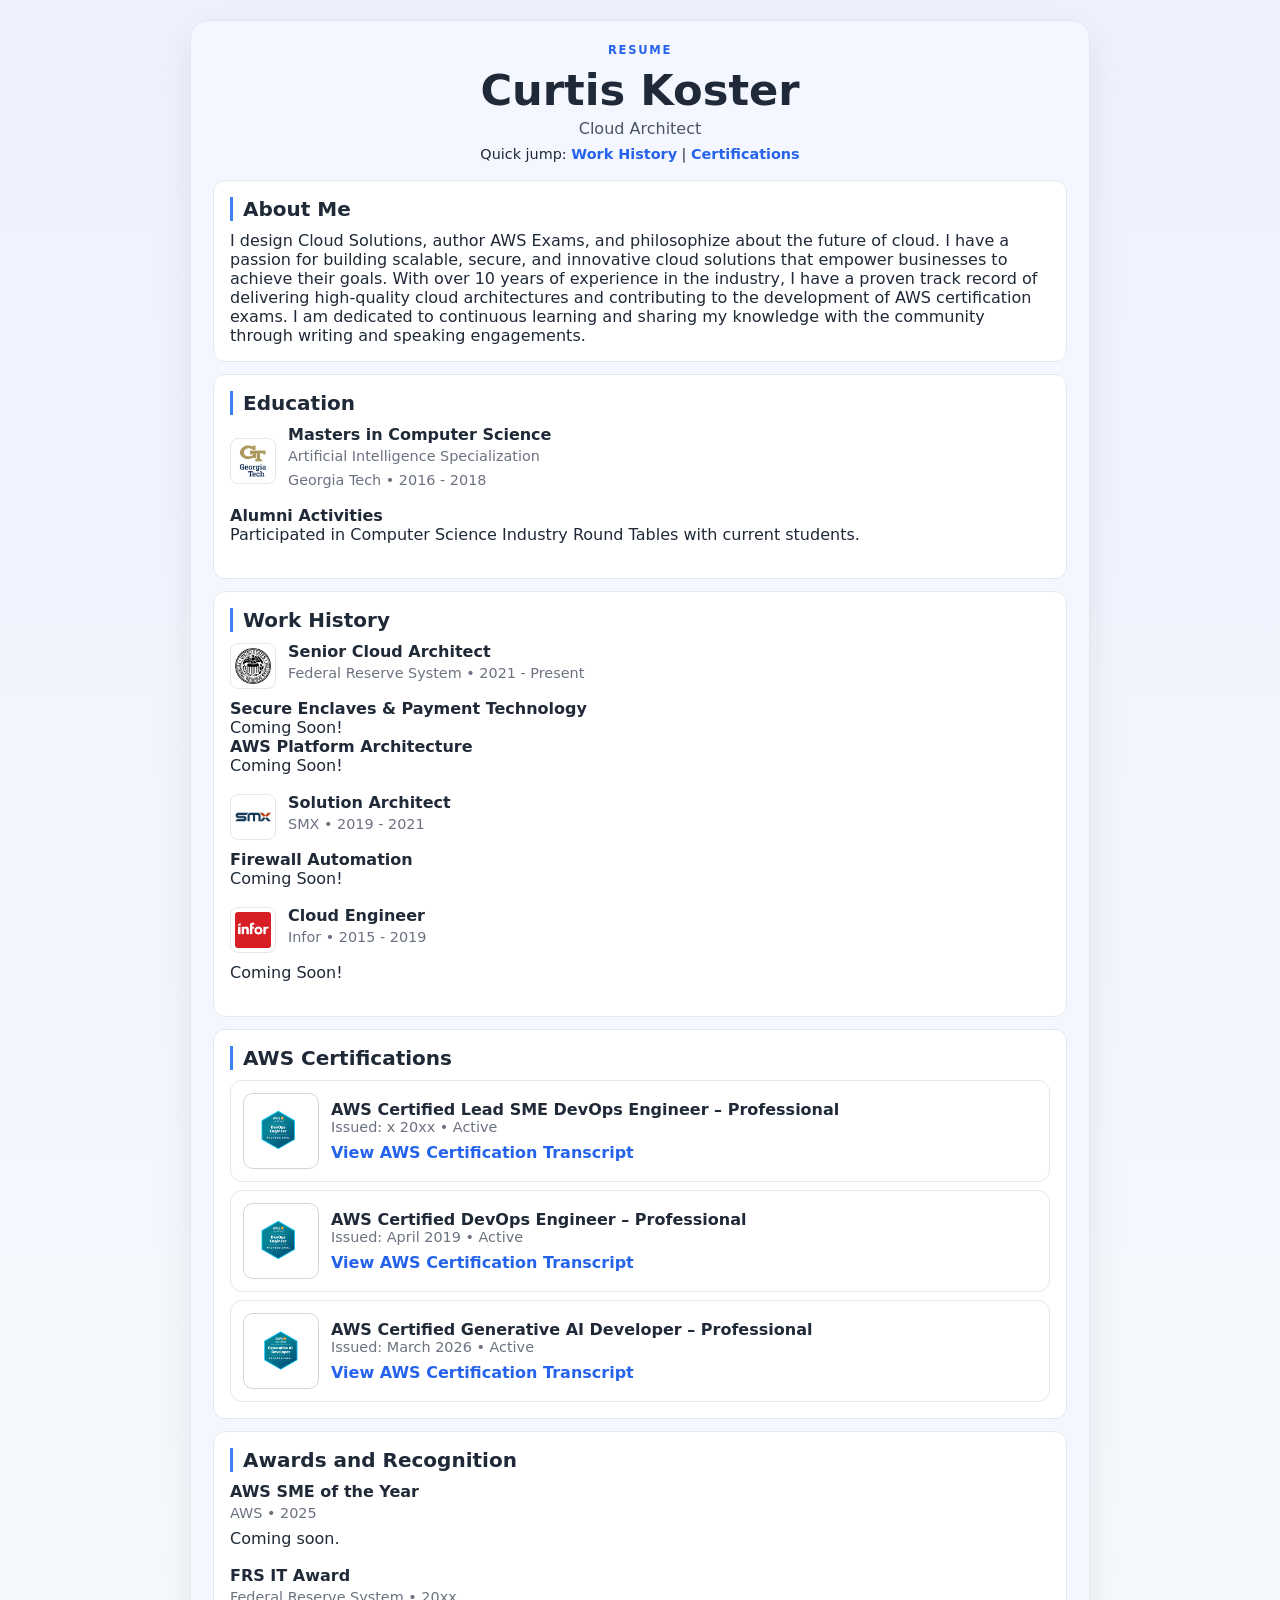
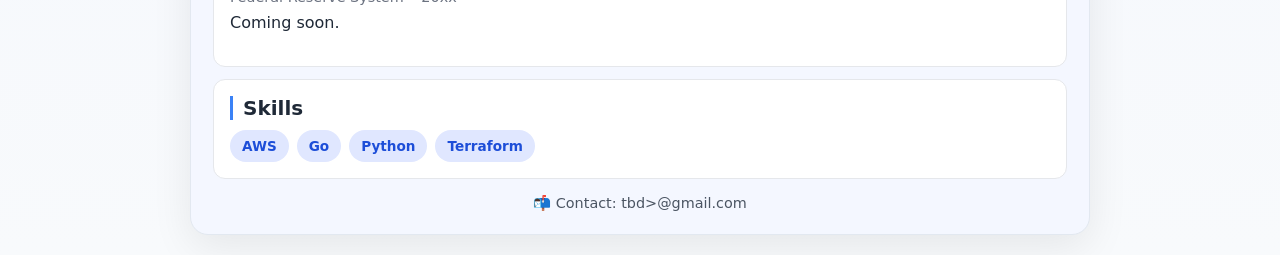
==== index.html @ aab7ae28 "Added padding between work history sections" ====
<!doctype html>
<html lang="en">
  <head>
    <meta charset="UTF-8" />
    <meta name="viewport" content="width=device-width, initial-scale=1.0" />
    <title>Resume | Curtis Koster</title>
    <link rel="stylesheet" href="styles.css" />
  </head>
  <body>
    <div class="page">
      <header class="hero">
        <p class="eyebrow">Resume</p>
        <h1>Curtis Koster</h1>
        <p class="subtitle">Cloud Architect</p>
        <p class="mini-nav">Quick jump: <a href="#work-history">Work History</a> | <a href="#certifications">Certifications</a></p>
      </header>

      <section class="card">
        <div class="section-heading">
          <h2>About Me</h2>
        </div>
        <p>
          I design Cloud Solutions, author AWS Exams, and philosophize about the future of cloud. I have a passion for building scalable, secure, and innovative cloud solutions that empower businesses to achieve their goals. With over 10 years of experience in the industry, I have a proven track record of delivering high-quality cloud architectures and contributing to the development of AWS certification exams. I am dedicated to continuous learning and sharing my knowledge with the community through writing and speaking engagements.
        </p>
      </section>

      <section class="card">
        <div class="section-heading"><h2>Education</h2></div>
        <div class="item">
          <div class="edu-row">
            <img class="edu-logo" src="images/gtlogo.png" alt="Georgia Tech logo" />
            <div>
              <h3>Masters in Computer Science</h3>
              <p class="meta">Artificial Intelligence Specialization</p>
              <p class="meta">Georgia Tech • 2016 - 2018</p>
            </div>
          </div>
          <div class="meta"> </div>

          <h4>Alumni Activities</h4>
          <p>
            Participated in Computer Science Industry Round Tables with current students.
          </p>
          
        </div>
      </section>
      <section id="work-history" class="card">
        <div class="section-heading"><h2>Work History</h2></div>
        <div class="item">
          <div class="work-row">
            <img class="work-logo" src="images/frblogo.png" alt="Federal Reserve System logo" />
            <div>
              <h3>Senior Cloud Architect</h3>
              <p class="meta">Federal Reserve System • 2021 - Present</p>
            </div>
          </div>
          <h4>Secure Enclaves & Payment Technology</h4>
          <p>
            Coming Soon!
          </p>
          <h4>AWS Platform Architecture</h4>
          <p>
            Coming Soon!
          </p>
        </div>
        <div class="item">
          <div class="work-row">
            <img class="work-logo" src="images/smx.jpeg" alt="SMX logo" />
            <div>
              <h3>Solution Architect</h3>
              <p class="meta">SMX • 2019 - 2021</p>
            </div>
          </div>
          <h4>Firewall Automation</h4>
          <p>
            Coming Soon!
          </p>
        </div>
        <div class="item">
          <div class="work-row">
            <img class="work-logo" src="images/infor.png" alt="Infor Logo" />
            <div>
              <h3>Cloud Engineer</h3>
              <p class="meta">Infor • 2015 - 2019</p>
            </div>
          </div>
          <p>
            Coming Soon!
          </p>
        </div>
      </section>

      <section id="certifications" class="card">
        <div class="section-heading"><h2>AWS Certifications</h2></div>
          <article class="cert-card">
          <div class="cert-card-content">
            <img class="cert-badge" src="images/dopbadge.png" alt="AWS Certified DevOps Engineer Professional badge" />
            <div>
              <h3>AWS Certified Lead SME DevOps Engineer – Professional</h3>
              <p class="meta">Issued: x 20xx • Active</p>
              <p><a class="cert-link" href="https://www.your-aws-certificates-url.com/transcript" target="_blank" rel="noopener noreferrer">View AWS Certification Transcript</a></p>
            </div>
          </div>
        </article>
        <article class="cert-card">
          <div class="cert-card-content">
            <img class="cert-badge" src="images/dopbadge.png" alt="AWS Certified DevOps Engineer Professional badge" />
            <div>
              <h3>AWS Certified DevOps Engineer – Professional</h3>
              <p class="meta">Issued: April 2019 • Active</p>
              <p><a class="cert-link" href="https://www.your-aws-certificates-url.com/transcript" target="_blank" rel="noopener noreferrer">View AWS Certification Transcript</a></p>
            </div>
          </div>
        </article>
         <article class="cert-card">
          <div class="cert-card-content">
            <img class="cert-badge" src="images/genaibadge.png" alt="AWS Certified Generative AI Developer Professional badge" />
            <div>
              <h3>AWS Certified Generative AI Developer – Professional</h3>
              <p class="meta">Issued: March 2026 • Active</p>
              <p><a class="cert-link" href="https://www.your-aws-certificates-url.com/transcript" target="_blank" rel="noopener noreferrer">View AWS Certification Transcript</a></p>
            </div>
          </div>
        </article>
      </section>

      <section class="card">
        <div class="section-heading"><h2>Awards and Recognition</h2></div>
        <div class="item">
          <h3>AWS SME of the Year</h3>
          <p class="meta">AWS • 2025</p>
          <p>Coming soon.</p>
        </div>
        <div class="item">
          <h3>FRS IT Award</h3>
          <p class="meta">Federal Reserve System • 20xx</p>
          <p>Coming soon.</p>
        </div>
      </section>

      <section class="card">
        <div class="section-heading"><h2>Skills</h2></div>
        <div class="skills-grid">
          <div class="skill-pill">AWS</div>
          <div class="skill-pill">Go</div>
          <div class="skill-pill">Python</div>
          <div class="skill-pill">Terraform</div>
        </div>
      </section>

      <footer class="footer">📬 Contact: tbd>@gmail.com</footer>
    </div>
  </body>
</html>
---- styles.css ----
* { box-sizing: border-box; margin: 0; padding: 0; }
:root { --bg: #f4f7ff; --card: #ffffff; --text: #1f2937; --muted: #4b5563; --accent: #3b82f6; --border: #e5e7eb; }
body { font-family: Inter, system-ui, -apple-system, Segoe UI, Roboto, Arial, sans-serif; background: linear-gradient(180deg, #eef2ff 0%, #f8fafc 100%); color: var(--text); min-height: 100vh; display: flex; align-items: center; justify-content: center; padding: 20px; }
.page { width: min(900px, 100%); background: var(--bg); border-radius: 18px; box-shadow: 0 12px 40px rgba(0,0,0,0.08); border: 1px solid #e2e8f0; padding: 22px; }
.hero { text-align: center; margin-bottom: 18px; }
.eyebrow { text-transform: uppercase; letter-spacing: 0.15em; font-weight: 600; color: #2563eb; font-size: 0.72rem; margin-bottom: 8px; }
.hero h1 { font-size: clamp(1.8rem, 5vw, 2.7rem); margin-bottom: 4px; }
.subtitle { color: var(--muted); margin-bottom: 2px; }
.mini-nav { margin-top: 8px; font-size: 0.9rem; color: #1f2937; }
.mini-nav a { color: #2563eb; text-decoration: none; font-weight: 600; }
.mini-nav a:hover { text-decoration: underline; }
.card { background: var(--card); border: 1px solid var(--border); border-radius: 12px; padding: 16px; margin-top: 12px; }
.section-heading { border-left: 3px solid var(--accent); padding-left: 10px; margin-bottom: 10px; }
.section-heading h2 { font-size: 1.25rem; margin: 0; }
.edu-row, .work-row { display: flex; align-items: center; gap: 12px; margin-bottom: 10px; }
.edu-logo, .work-logo { width: 46px; height: auto; border-radius: 8px; background: #fff; border: 1px solid #e5e7eb; padding: 4px; }
.item h3 { margin-bottom: 4px; font-size: 1rem; }
.item { margin-bottom: 18px; }
.meta { color: #6b7280; font-size: 0.9rem; margin-bottom: 8px; }
.skills-grid { display: flex; flex-wrap: wrap; gap: 8px; margin-top: 4px; }
.skill-pill { background: #e0e7ff; color: #1d4ed8; border-radius: 999px; padding: 8px 12px; font-weight: 600; font-size: 0.85rem; }
.cert-card { border: 1px solid #e5e7eb; border-radius: 12px; background: #fff; padding: 12px; display: flex; align-items: center; justify-content: space-between; gap: 14px; margin-top: 8px; }
.cert-card-content { display: flex; align-items: center; gap: 12px; }
.cert-icon { width: 36px; height: 36px; display: inline-flex; align-items: center; justify-content: center; border-radius: 50%; background: #eef2ff; font-size: 1.1rem; }
.cert-card h3 { margin: 0; font-size: 1rem; }
.cert-link { color: #2563eb; font-weight: 600; text-decoration: none; }
.cert-link:hover { text-decoration: underline; }
.cert-badge { width: 76px; height: auto; border-radius: 10px; border: 1px solid #d1d5db; background: #fff; padding: 4px; }
.footer { margin-top: 16px; text-align: center; color: #4b5563; font-size: 0.9rem; }
@media (max-width: 700px) { .page { padding: 14px; } .card { padding: 14px; } .cert-card { flex-direction: column; align-items: stretch; } .cert-card-content { width: 100%; } .cert-badge { margin-top: 8px; align-self: center; } }
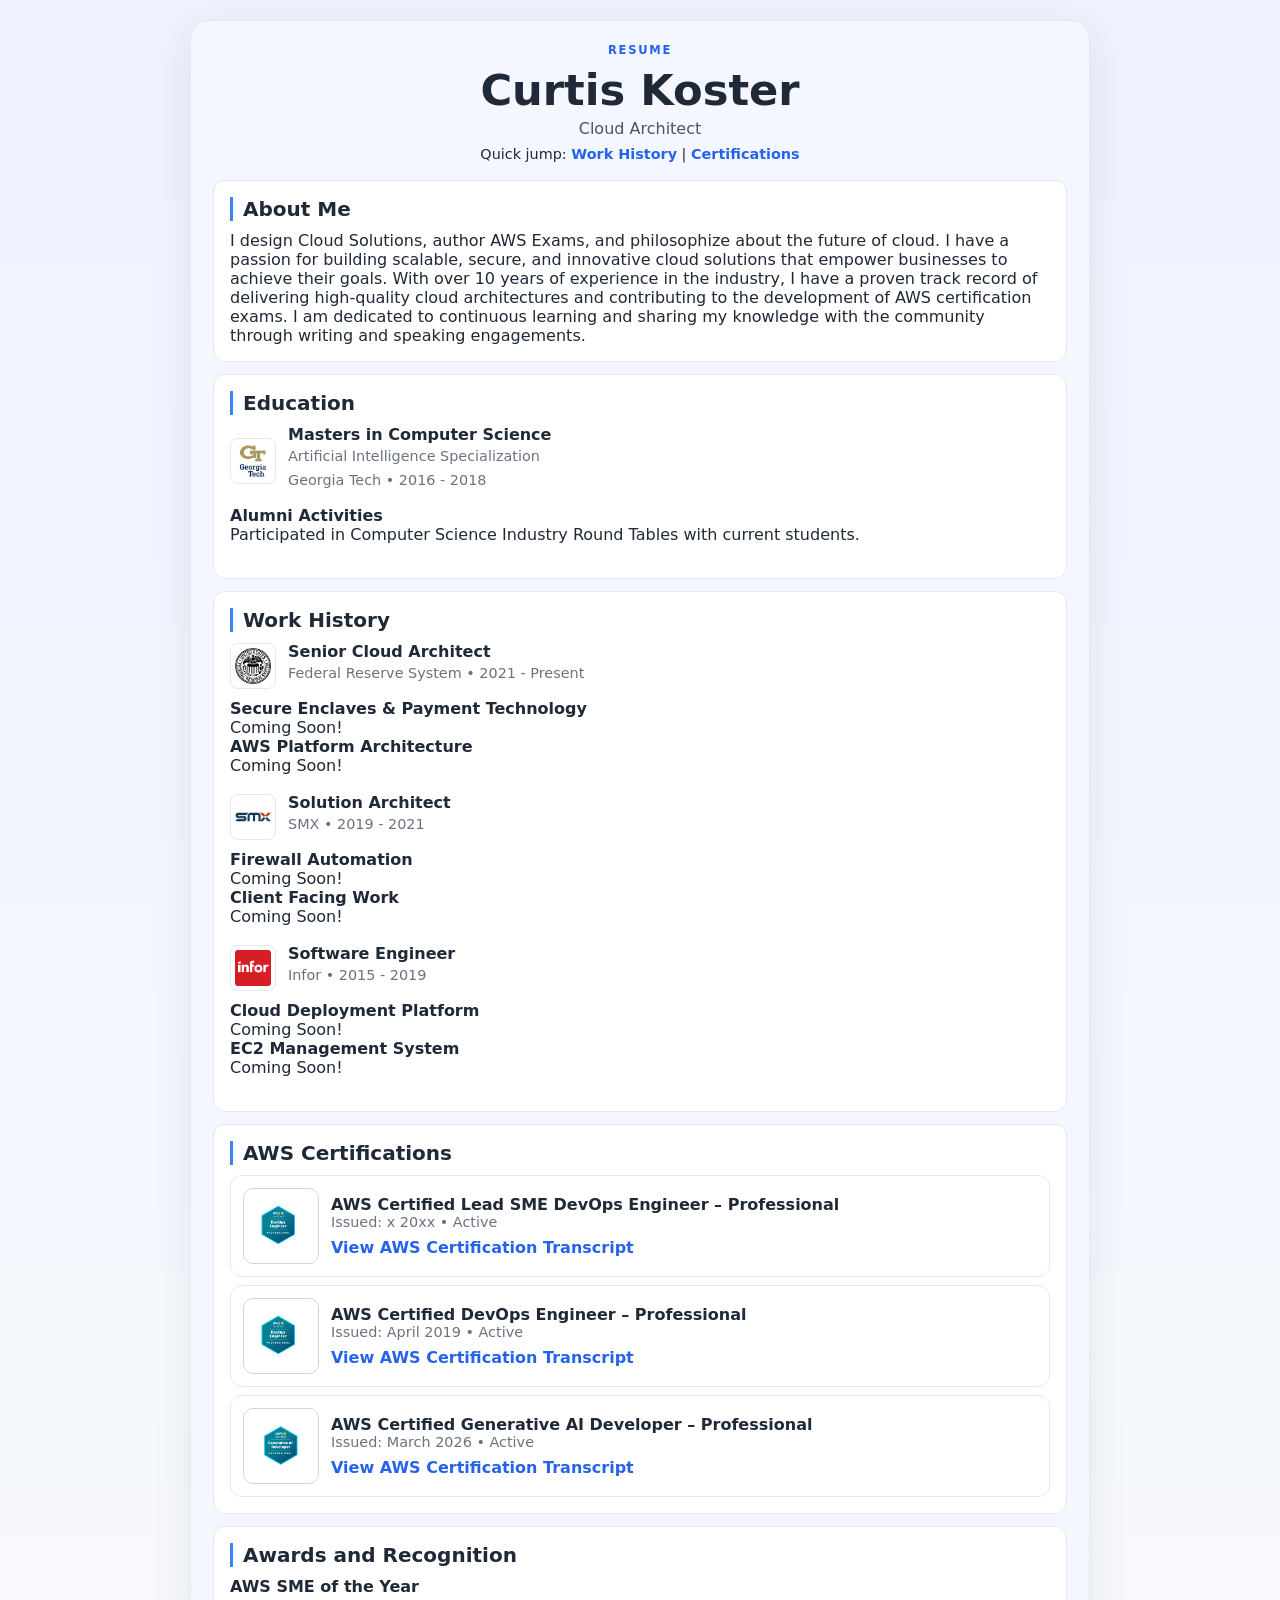
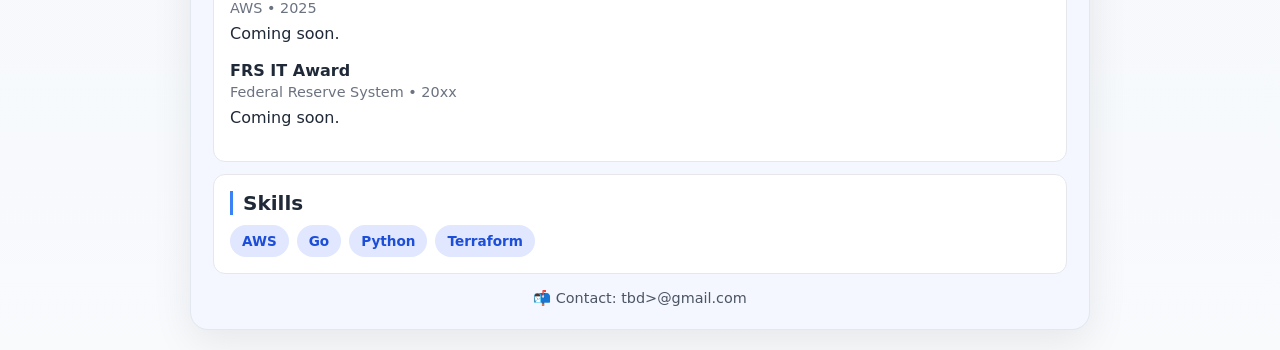
==== commit b0dafe72: "End of working day commit" ====
--- a/index.html
+++ b/index.html
@@ -75,15 +75,24 @@
           <p>
             Coming Soon!
           </p>
+          <h4>Client Facing Work</h4>
+          <p>
+            Coming Soon!
+          </p>
         </div>
         <div class="item">
           <div class="work-row">
             <img class="work-logo" src="images/infor.png" alt="Infor Logo" />
             <div>
-              <h3>Cloud Engineer</h3>
+              <h3>Software Engineer</h3>
               <p class="meta">Infor • 2015 - 2019</p>
             </div>
           </div>
+          <h4>Cloud Deployment Platform</h4>
+          <p>
+            Coming Soon!
+          </p>
+          <h4>EC2 Management System</h4>
           <p>
             Coming Soon!
           </p>
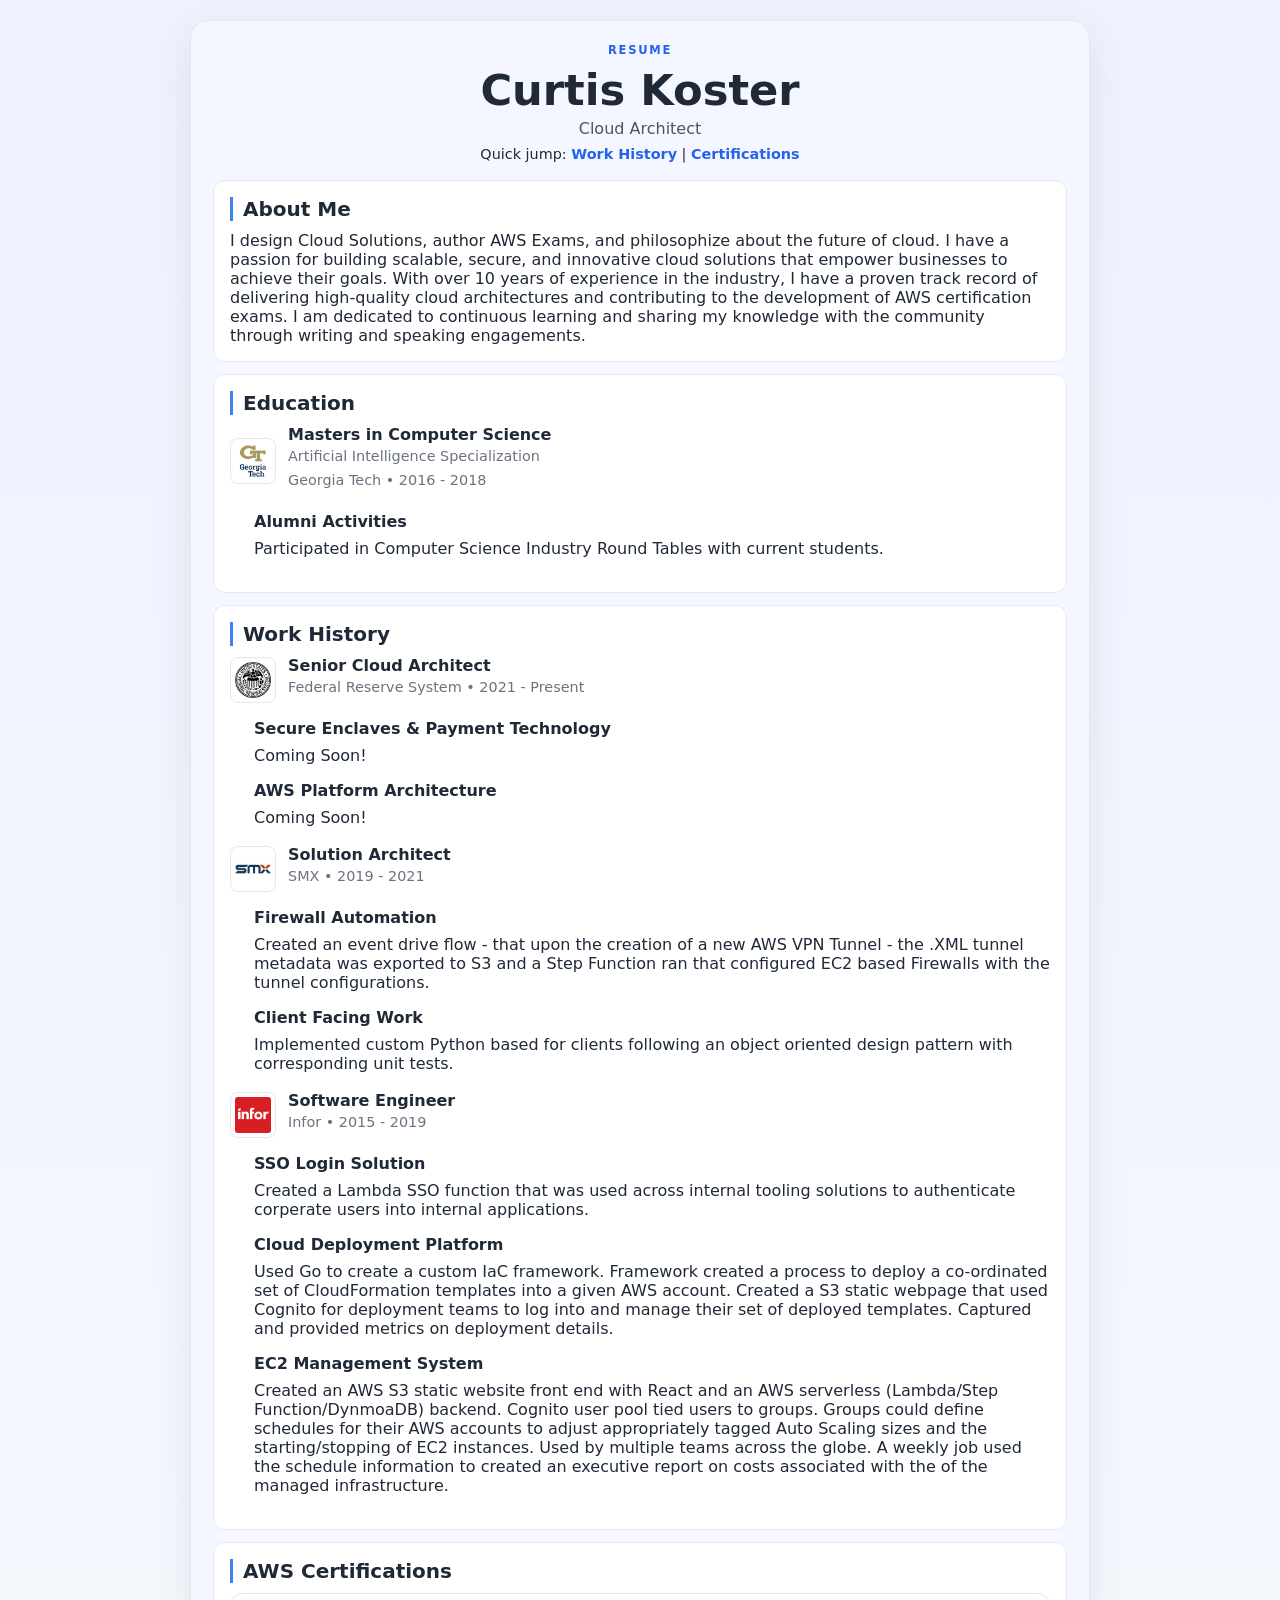
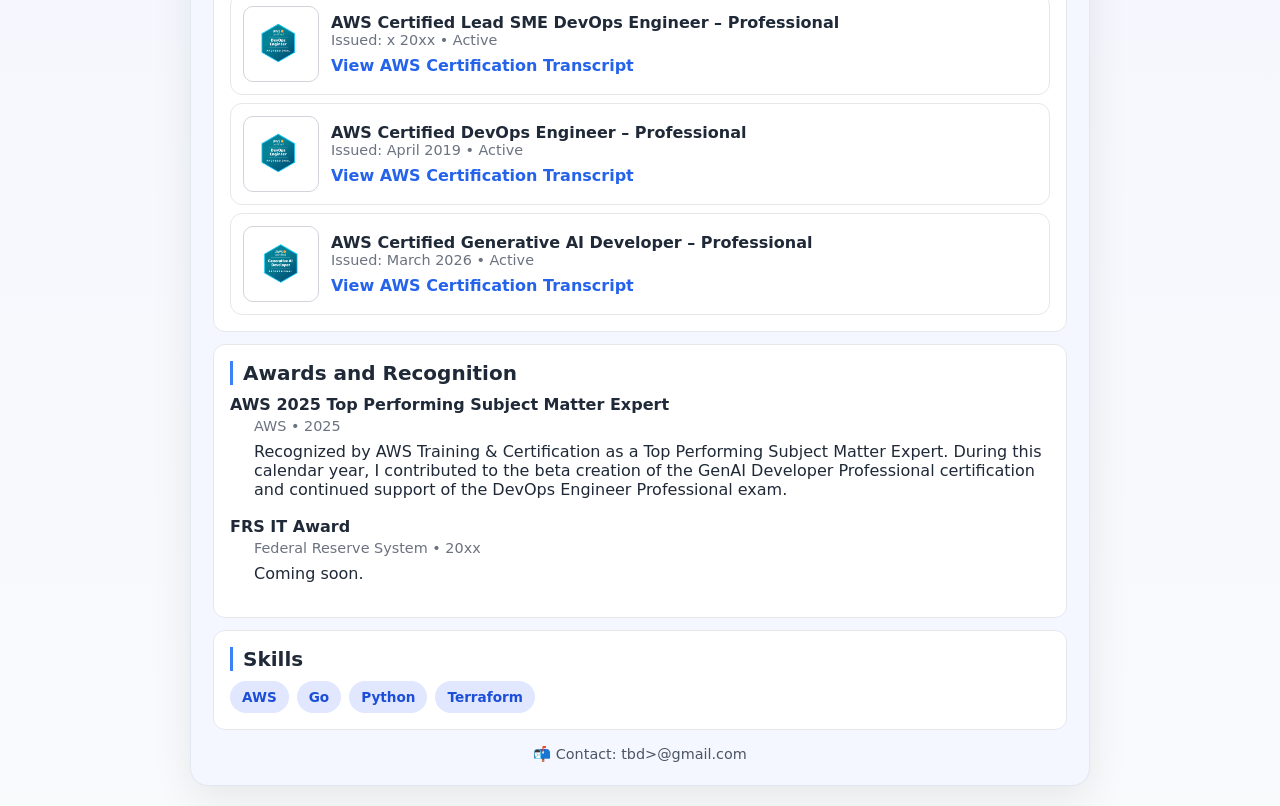
==== commit ec7033ce: "Indented work history items under job to make more readable" ====
--- a/index.html
+++ b/index.html
@@ -73,11 +73,11 @@
           </div>
           <h4>Firewall Automation</h4>
           <p>
-            Coming Soon!
+            Created an event drive flow - that upon the creation of a new AWS VPN Tunnel - the .XML tunnel metadata was exported to S3 and a Step Function ran that configured EC2 based Firewalls with the tunnel configurations. 
           </p>
           <h4>Client Facing Work</h4>
           <p>
-            Coming Soon!
+            Implemented custom Python based for clients following an object oriented design pattern with corresponding unit tests. 
           </p>
         </div>
         <div class="item">
@@ -88,13 +88,17 @@
               <p class="meta">Infor • 2015 - 2019</p>
             </div>
           </div>
+          <h4>SSO Login Solution</h4>
+          <p>
+            Created a Lambda SSO function that was used across internal tooling solutions to authenticate corperate users into internal applications.
+          </p>
           <h4>Cloud Deployment Platform</h4>
           <p>
-            Coming Soon!
+            Used Go to create a custom IaC framework. Framework created a process to deploy a co-ordinated set of CloudFormation templates into a given AWS account. Created a S3 static webpage that used Cognito for deployment teams to log into and manage their set of deployed templates. Captured and provided metrics on deployment details.
           </p>
           <h4>EC2 Management System</h4>
           <p>
-            Coming Soon!
+            Created an AWS S3 static website front end with React and an AWS serverless (Lambda/Step Function/DynmoaDB) backend. Cognito user pool tied users to groups. Groups could define schedules for their AWS accounts to adjust appropriately tagged Auto Scaling sizes and the starting/stopping of EC2 instances. Used by multiple teams across the globe. A weekly job used the schedule information to created an executive report on costs associated with the of the managed infrastructure. 
           </p>
         </div>
       </section>
@@ -136,9 +140,9 @@
       <section class="card">
         <div class="section-heading"><h2>Awards and Recognition</h2></div>
         <div class="item">
-          <h3>AWS SME of the Year</h3>
+          <h3>AWS 2025 Top Performing Subject Matter Expert</h3>
           <p class="meta">AWS • 2025</p>
-          <p>Coming soon.</p>
+          <p>Recognized by AWS Training & Certification as a Top Performing Subject Matter Expert. During this calendar year, I contributed to the beta creation of the GenAI Developer Professional certification and continued support of the DevOps Engineer Professional exam.</p>
         </div>
         <div class="item">
           <h3>FRS IT Award</h3>
--- a/styles.css
+++ b/styles.css
@@ -17,6 +17,8 @@
 .item h3 { margin-bottom: 4px; font-size: 1rem; }
 .item { margin-bottom: 18px; }
 .meta { color: #6b7280; font-size: 0.9rem; margin-bottom: 8px; }
+.item h4 { margin-top: 1rem; margin-bottom: 0.5rem; }
+.item > h4, .item > p { padding-left: 1.5rem; }
 .skills-grid { display: flex; flex-wrap: wrap; gap: 8px; margin-top: 4px; }
 .skill-pill { background: #e0e7ff; color: #1d4ed8; border-radius: 999px; padding: 8px 12px; font-weight: 600; font-size: 0.85rem; }
 .cert-card { border: 1px solid #e5e7eb; border-radius: 12px; background: #fff; padding: 12px; display: flex; align-items: center; justify-content: space-between; gap: 14px; margin-top: 8px; }
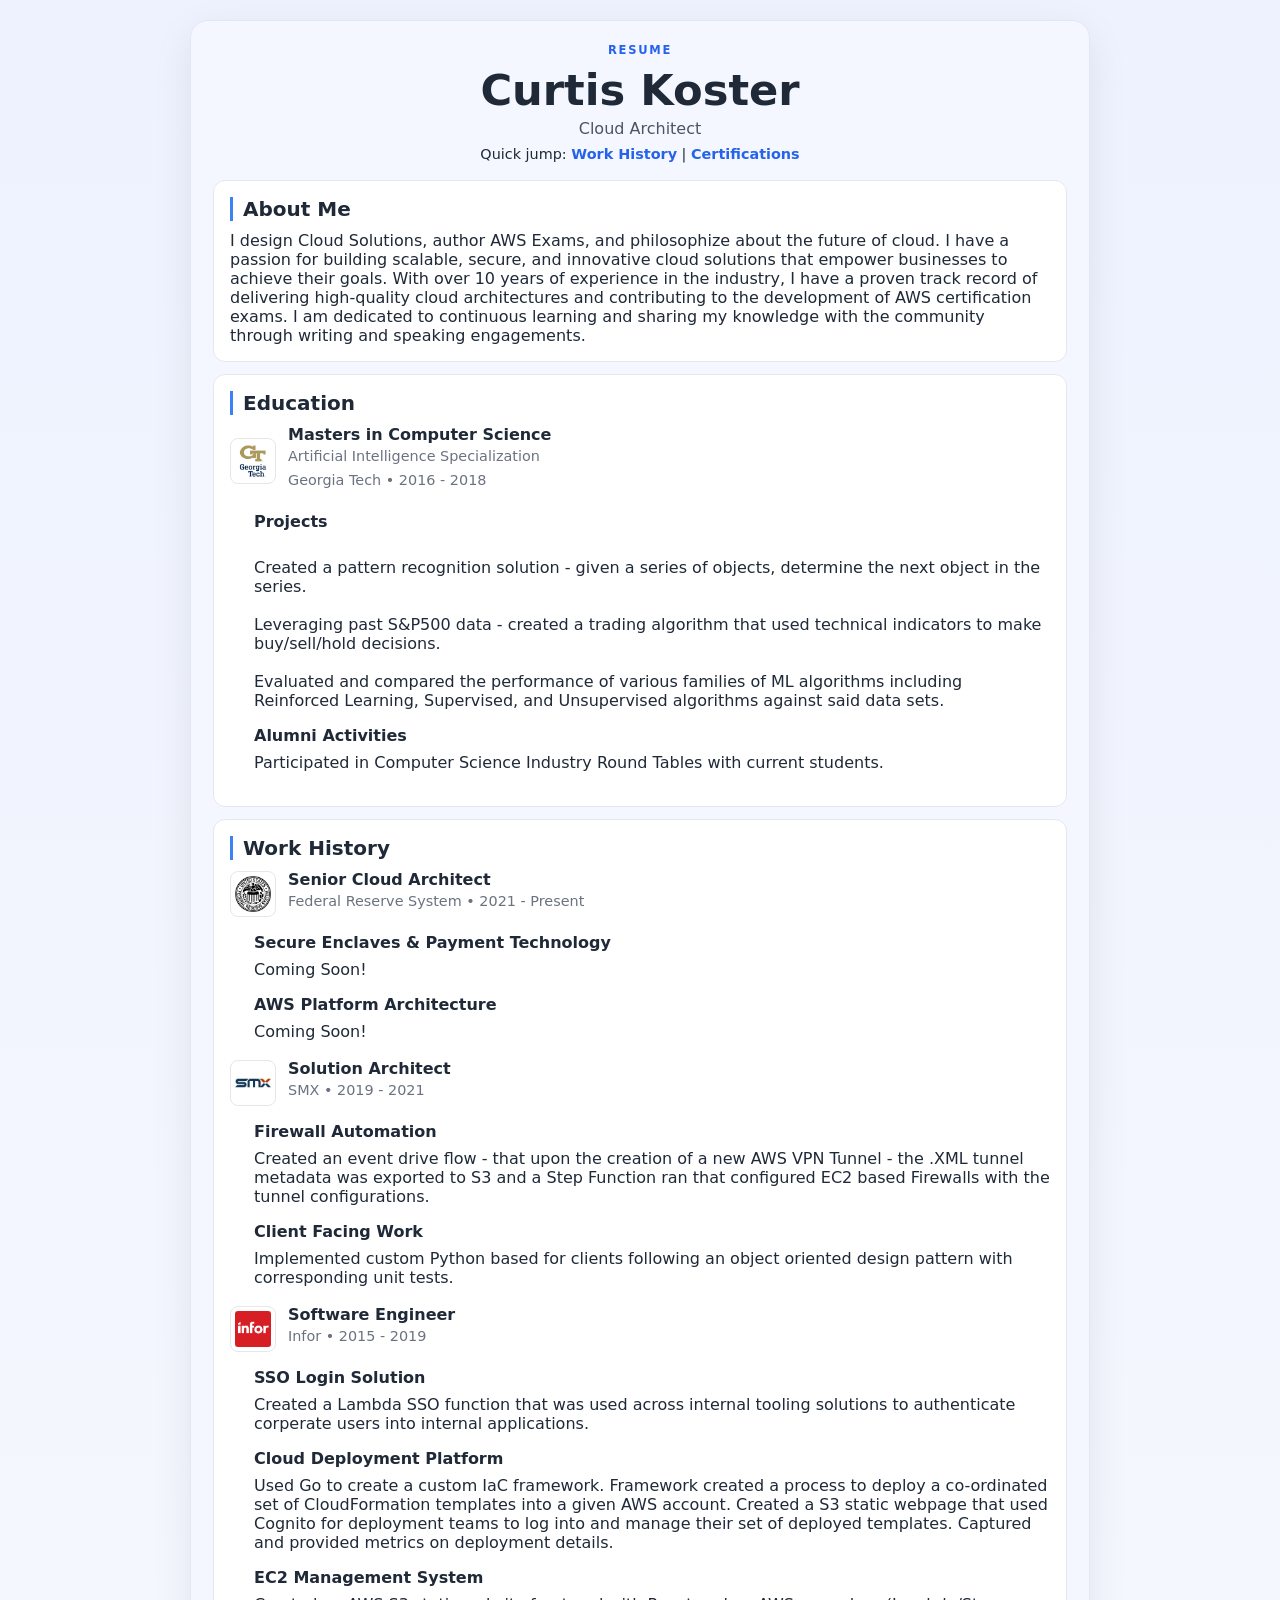
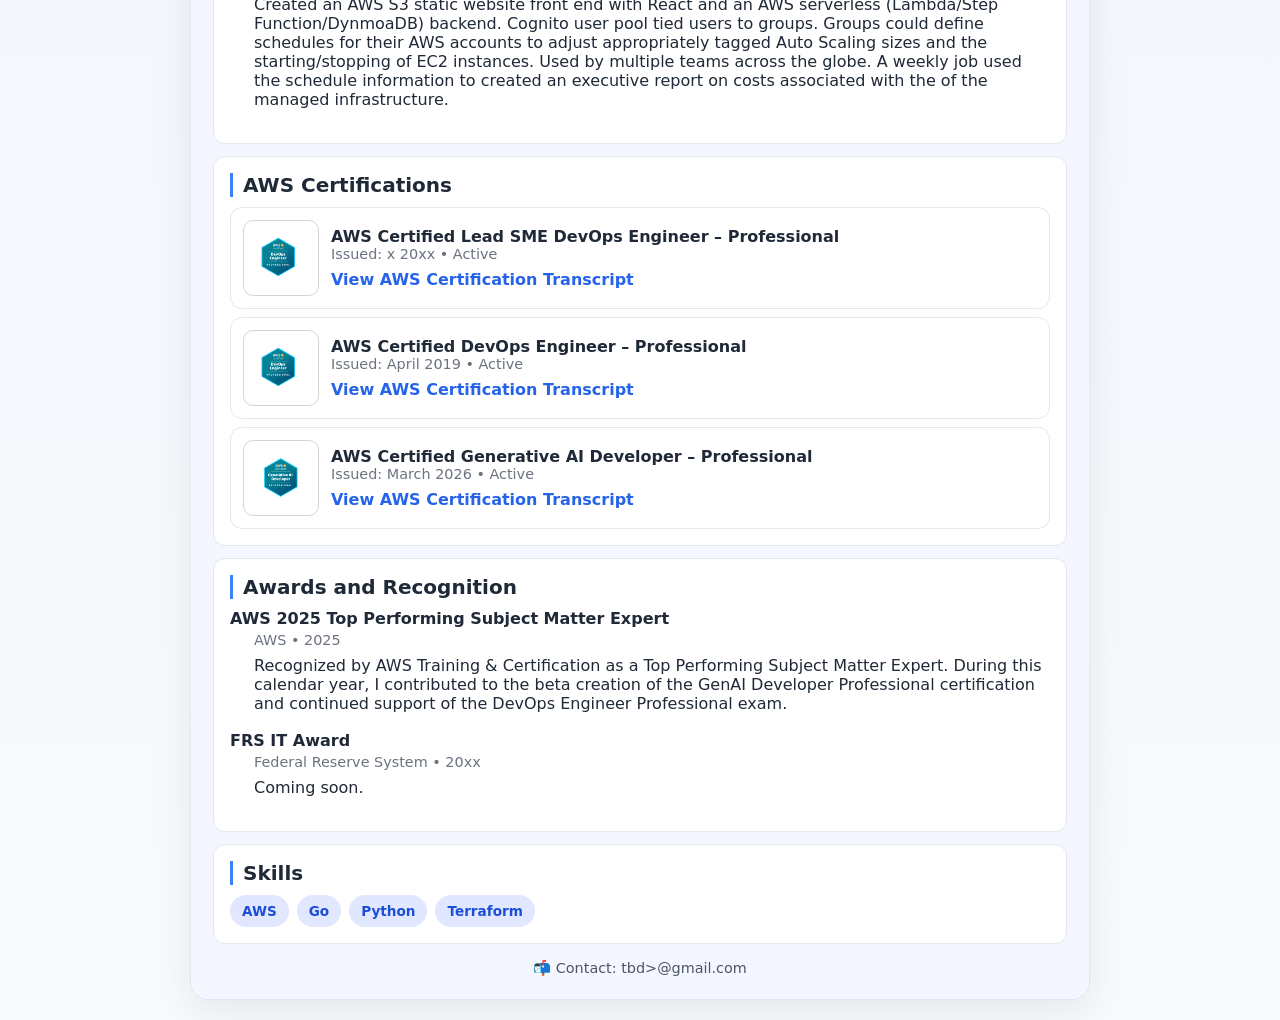
==== commit ce0f4562: "Added projects section GT history" ====
--- a/index.html
+++ b/index.html
@@ -36,7 +36,12 @@
             </div>
           </div>
           <div class="meta"> </div>
-
+          <h4>Projects</h4>
+          <p>
+            <br>Created a pattern recognition solution - given a series of objects, determine the next object in the series.</br>
+            <br>Leveraging past S&P500 data - created a trading algorithm that used technical indicators to make buy/sell/hold decisions.</br>
+            <br>Evaluated and compared the performance of various families of ML algorithms including Reinforced Learning, Supervised, and Unsupervised algorithms against said data sets.
+          </p>
           <h4>Alumni Activities</h4>
           <p>
             Participated in Computer Science Industry Round Tables with current students.
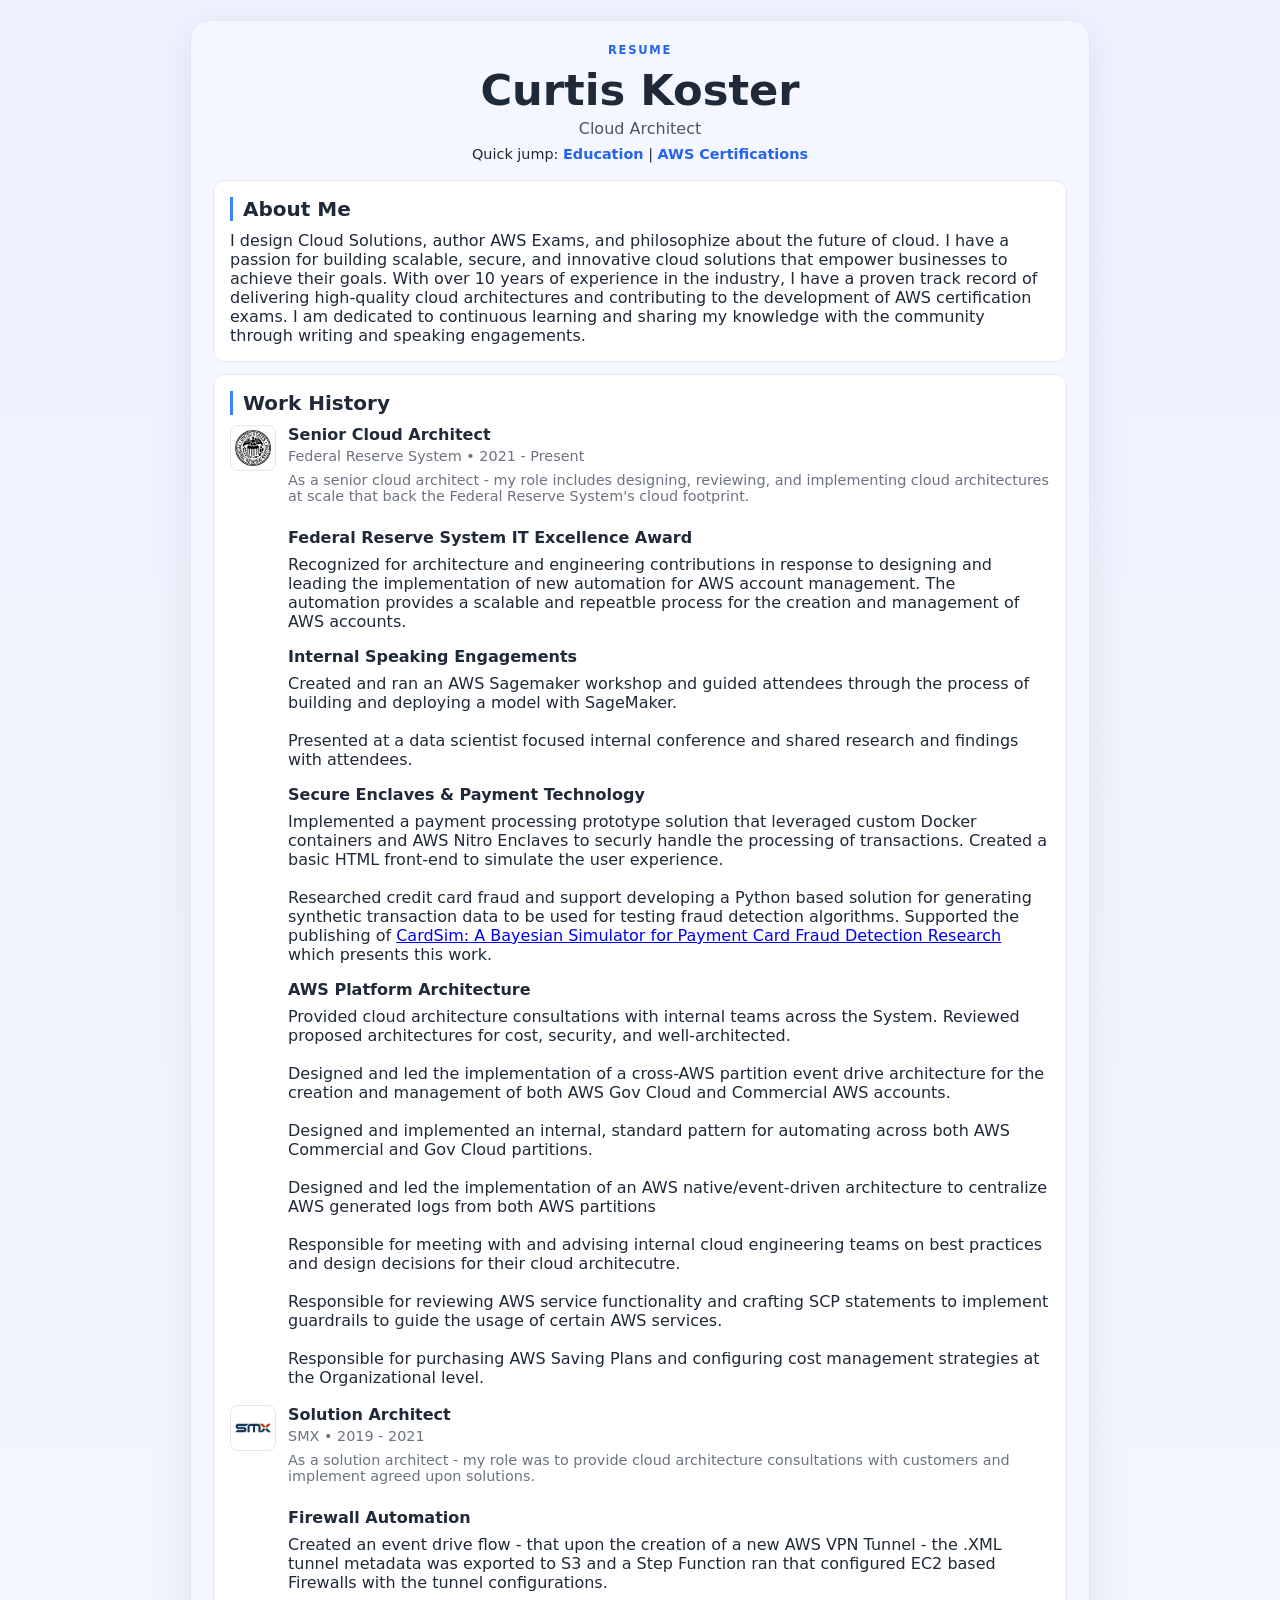
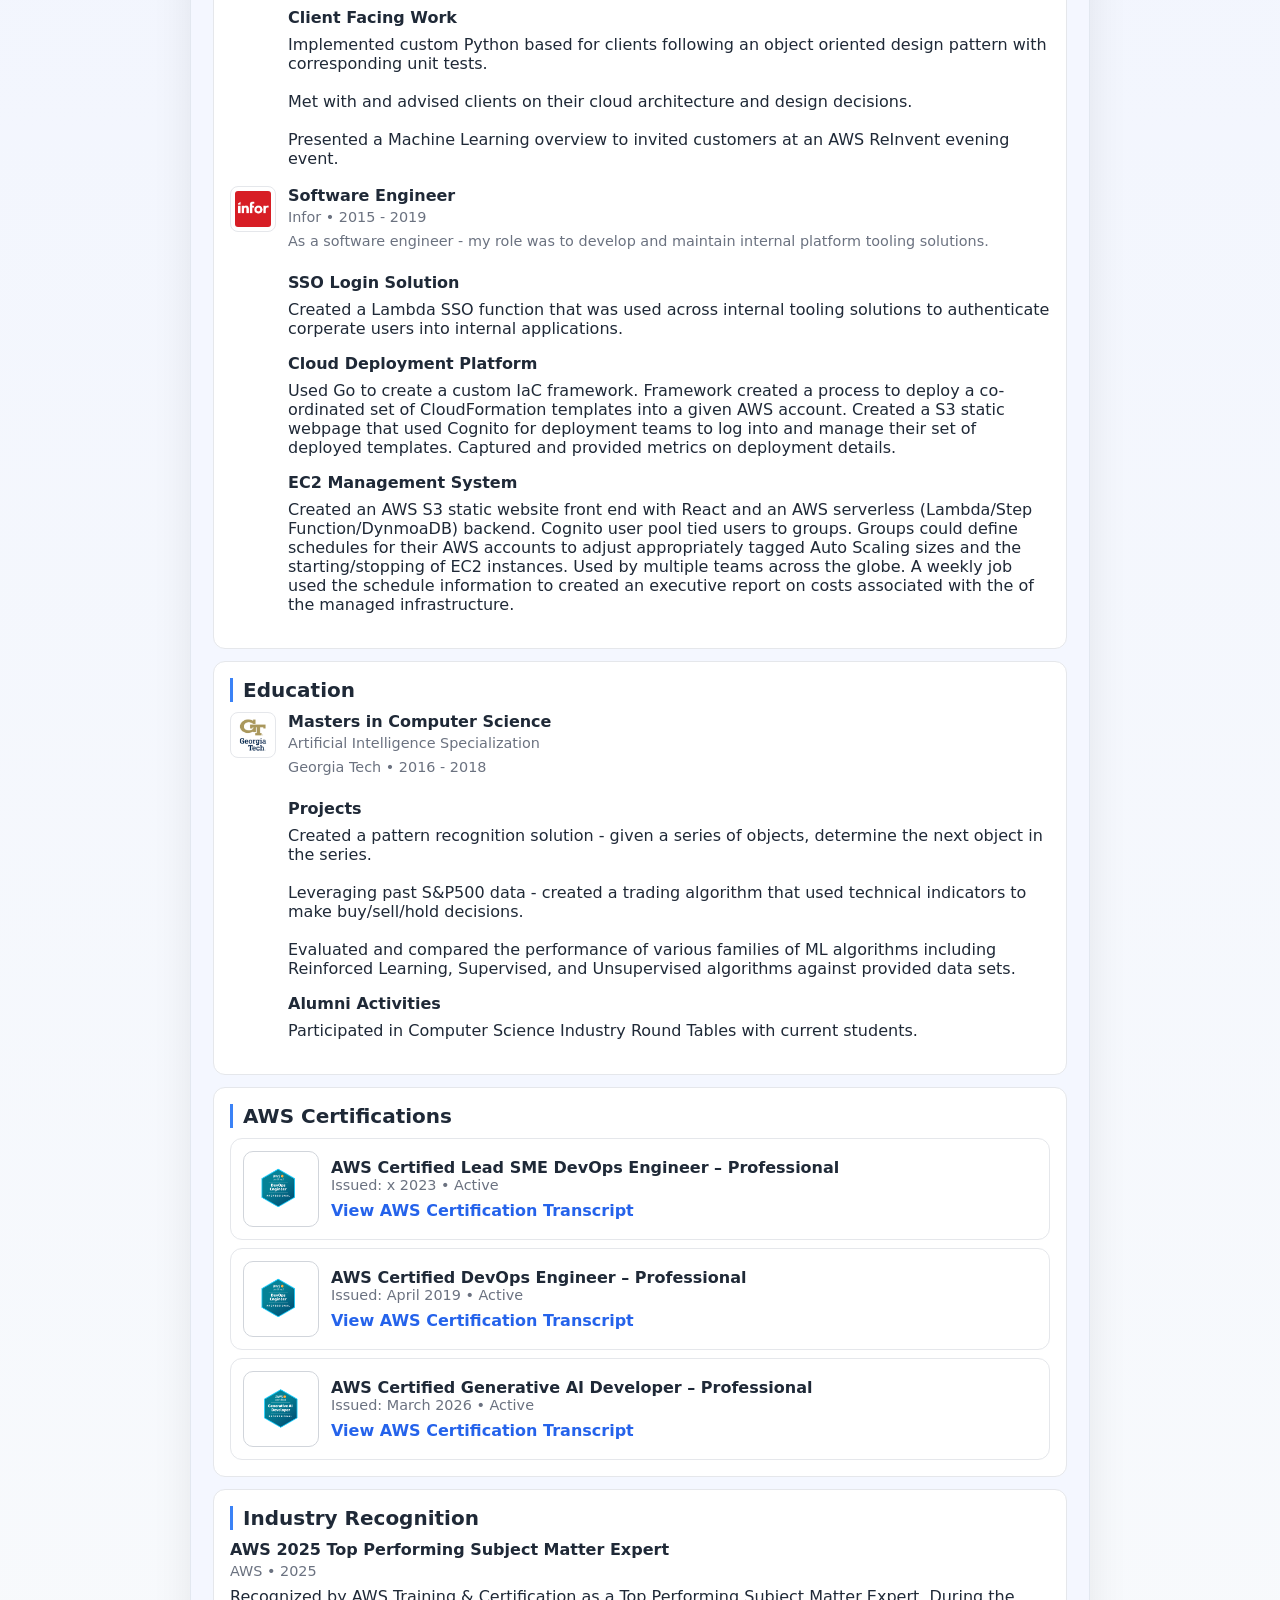
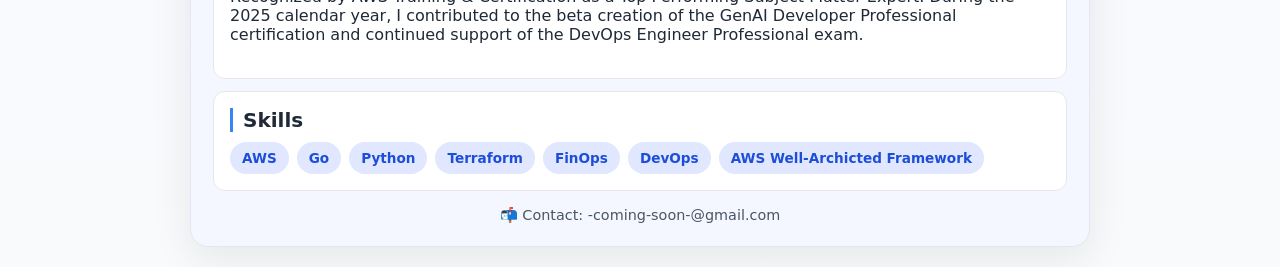
==== commit 5d620203: "Cleaned up notes and styles" ====
--- a/index.html
+++ b/index.html
@@ -12,7 +12,7 @@
         <p class="eyebrow">Resume</p>
         <h1>Curtis Koster</h1>
         <p class="subtitle">Cloud Architect</p>
-        <p class="mini-nav">Quick jump: <a href="#work-history">Work History</a> | <a href="#certifications">Certifications</a></p>
+        <p class="mini-nav">Quick jump: <a href="#education">Education</a> | <a href="#certifications">AWS Certifications</a></p>
       </header>
 
       <section class="card">
@@ -24,31 +24,6 @@
         </p>
       </section>
 
-      <section class="card">
-        <div class="section-heading"><h2>Education</h2></div>
-        <div class="item">
-          <div class="edu-row">
-            <img class="edu-logo" src="images/gtlogo.png" alt="Georgia Tech logo" />
-            <div>
-              <h3>Masters in Computer Science</h3>
-              <p class="meta">Artificial Intelligence Specialization</p>
-              <p class="meta">Georgia Tech • 2016 - 2018</p>
-            </div>
-          </div>
-          <div class="meta"> </div>
-          <h4>Projects</h4>
-          <p>
-            <br>Created a pattern recognition solution - given a series of objects, determine the next object in the series.</br>
-            <br>Leveraging past S&P500 data - created a trading algorithm that used technical indicators to make buy/sell/hold decisions.</br>
-            <br>Evaluated and compared the performance of various families of ML algorithms including Reinforced Learning, Supervised, and Unsupervised algorithms against said data sets.
-          </p>
-          <h4>Alumni Activities</h4>
-          <p>
-            Participated in Computer Science Industry Round Tables with current students.
-          </p>
-          
-        </div>
-      </section>
       <section id="work-history" class="card">
         <div class="section-heading"><h2>Work History</h2></div>
         <div class="item">
@@ -57,15 +32,30 @@
             <div>
               <h3>Senior Cloud Architect</h3>
               <p class="meta">Federal Reserve System • 2021 - Present</p>
+              <p class="meta">As a senior cloud architect - my role includes designing, reviewing, and implementing cloud architectures at scale that back the Federal Reserve System's cloud footprint.</p>
             </div>
           </div>
+          <h4>Federal Reserve System IT Excellence Award</h4>
+          <p>Recognized for architecture and engineering contributions in response to designing and leading the implementation of new automation for AWS account management. The automation provides a scalable and repeatble process for the creation and management of AWS accounts.</p>
+          <h4>Internal Speaking Engagements</h4>
+          <p>
+            Created and ran an AWS Sagemaker workshop and guided attendees through the process of building and deploying a model with SageMaker.<br />
+            <br>Presented at a data scientist focused internal conference and shared research and findings with attendees.</br>
+          </p>
           <h4>Secure Enclaves & Payment Technology</h4>
           <p>
-            Coming Soon!
+            Implemented a payment processing prototype solution that leveraged custom Docker containers and AWS Nitro Enclaves to securly handle the processing of transactions. Created a basic HTML front-end to simulate the user experience.<br />
+            <br>Researched credit card fraud and support developing a Python based solution for generating synthetic transaction data to be used for testing fraud detection algorithms. Supported the publishing of <a href="https://www.federalreserve.gov/econres/feds/cardsim-a-bayesian-simulator-for-payment-card-fraud-detection-research.htm">CardSim: A Bayesian Simulator for Payment Card Fraud Detection Research</a> which presents this work.</br>
           </p>
           <h4>AWS Platform Architecture</h4>
           <p>
-            Coming Soon!
+            Provided cloud architecture consultations with internal teams across the System. Reviewed proposed architectures for cost, security, and well-architected.<br />
+            <br>Designed and led the implementation of a cross-AWS partition event drive architecture for the creation and management of both AWS Gov Cloud and Commercial AWS accounts.</br>
+            <br>Designed and implemented an internal, standard pattern for automating across both AWS Commercial and Gov Cloud partitions.</br>
+            <br>Designed and led the implementation of an AWS native/event-driven architecture to centralize AWS generated logs from both AWS partitions</br>
+            <br>Responsible for meeting with and advising internal cloud engineering teams on best practices and design decisions for their cloud architecutre.</br>
+            <br>Responsible for reviewing AWS service functionality and crafting SCP statements to implement guardrails to guide the usage of certain AWS services.</br>
+            <br>Responsible for purchasing AWS Saving Plans and configuring cost management strategies at the Organizational level.</br>
           </p>
         </div>
         <div class="item">
@@ -74,6 +64,7 @@
             <div>
               <h3>Solution Architect</h3>
               <p class="meta">SMX • 2019 - 2021</p>
+              <p class="meta">As a solution architect - my role was to provide cloud architecture consultations with customers and implement agreed upon solutions.</p>
             </div>
           </div>
           <h4>Firewall Automation</h4>
@@ -82,7 +73,9 @@
           </p>
           <h4>Client Facing Work</h4>
           <p>
-            Implemented custom Python based for clients following an object oriented design pattern with corresponding unit tests. 
+            Implemented custom Python based for clients following an object oriented design pattern with corresponding unit tests.<br />
+            <br>Met with and advised clients on their cloud architecture and design decisions.</br>
+            <br>Presented a Machine Learning overview to invited customers at an AWS ReInvent evening event.</br>
           </p>
         </div>
         <div class="item">
@@ -91,6 +84,7 @@
             <div>
               <h3>Software Engineer</h3>
               <p class="meta">Infor • 2015 - 2019</p>
+              <p class="meta">As a software engineer - my role was to develop and maintain internal platform tooling solutions.</p>
             </div>
           </div>
           <h4>SSO Login Solution</h4>
@@ -107,6 +101,31 @@
           </p>
         </div>
       </section>
+      <section id="education" class="card">
+        <div class="section-heading"><h2>Education</h2></div>
+        <div class="item">
+          <div class="edu-row">
+            <img class="edu-logo" src="images/gtlogo.png" alt="Georgia Tech logo" />
+            <div>
+              <h3>Masters in Computer Science</h3>
+              <p class="meta">Artificial Intelligence Specialization</p>
+              <p class="meta">Georgia Tech • 2016 - 2018</p>
+            </div>
+          </div>
+          <div class="meta"> </div>
+          <h4>Projects</h4>
+          <p>
+            Created a pattern recognition solution - given a series of objects, determine the next object in the series.<br />
+            <br>Leveraging past S&P500 data - created a trading algorithm that used technical indicators to make buy/sell/hold decisions.</br>
+            <br>Evaluated and compared the performance of various families of ML algorithms including Reinforced Learning, Supervised, and Unsupervised algorithms against provided data sets.
+          </p>
+          <h4>Alumni Activities</h4>
+          <p>
+            Participated in Computer Science Industry Round Tables with current students.
+          </p>
+          
+        </div>
+      </section>
 
       <section id="certifications" class="card">
         <div class="section-heading"><h2>AWS Certifications</h2></div>
@@ -115,7 +134,7 @@
             <img class="cert-badge" src="images/dopbadge.png" alt="AWS Certified DevOps Engineer Professional badge" />
             <div>
               <h3>AWS Certified Lead SME DevOps Engineer – Professional</h3>
-              <p class="meta">Issued: x 20xx • Active</p>
+              <p class="meta">Issued: x 2023 • Active</p>
               <p><a class="cert-link" href="https://www.your-aws-certificates-url.com/transcript" target="_blank" rel="noopener noreferrer">View AWS Certification Transcript</a></p>
             </div>
           </div>
@@ -143,16 +162,11 @@
       </section>
 
       <section class="card">
-        <div class="section-heading"><h2>Awards and Recognition</h2></div>
+        <div class="section-heading"><h2>Industry Recognition</h2></div>
         <div class="item">
           <h3>AWS 2025 Top Performing Subject Matter Expert</h3>
           <p class="meta">AWS • 2025</p>
-          <p>Recognized by AWS Training & Certification as a Top Performing Subject Matter Expert. During this calendar year, I contributed to the beta creation of the GenAI Developer Professional certification and continued support of the DevOps Engineer Professional exam.</p>
-        </div>
-        <div class="item">
-          <h3>FRS IT Award</h3>
-          <p class="meta">Federal Reserve System • 20xx</p>
-          <p>Coming soon.</p>
+          <p>Recognized by AWS Training & Certification as a Top Performing Subject Matter Expert. During the 2025 calendar year, I contributed to the beta creation of the GenAI Developer Professional certification and continued support of the DevOps Engineer Professional exam.</p>
         </div>
       </section>
 
@@ -163,10 +177,13 @@
           <div class="skill-pill">Go</div>
           <div class="skill-pill">Python</div>
           <div class="skill-pill">Terraform</div>
+          <div class="skill-pill">FinOps</div>
+          <div class="skill-pill">DevOps</div>
+          <div class="skill-pill">AWS Well-Archicted Framework</div>
         </div>
       </section>
 
-      <footer class="footer">📬 Contact: tbd>@gmail.com</footer>
+      <footer class="footer">📬 Contact: -coming-soon-@gmail.com</footer>
     </div>
   </body>
 </html>
--- a/styles.css
+++ b/styles.css
@@ -12,13 +12,13 @@
 .card { background: var(--card); border: 1px solid var(--border); border-radius: 12px; padding: 16px; margin-top: 12px; }
 .section-heading { border-left: 3px solid var(--accent); padding-left: 10px; margin-bottom: 10px; }
 .section-heading h2 { font-size: 1.25rem; margin: 0; }
-.edu-row, .work-row { display: flex; align-items: center; gap: 12px; margin-bottom: 10px; }
+.edu-row, .work-row { display: flex; align-items: flex-start; gap: 12px; margin-bottom: 10px; }
 .edu-logo, .work-logo { width: 46px; height: auto; border-radius: 8px; background: #fff; border: 1px solid #e5e7eb; padding: 4px; }
 .item h3 { margin-bottom: 4px; font-size: 1rem; }
 .item { margin-bottom: 18px; }
 .meta { color: #6b7280; font-size: 0.9rem; margin-bottom: 8px; }
 .item h4 { margin-top: 1rem; margin-bottom: 0.5rem; }
-.item > h4, .item > p { padding-left: 1.5rem; }
+.item > h4, .item > h4 + p { padding-left: 3.625rem; }
 .skills-grid { display: flex; flex-wrap: wrap; gap: 8px; margin-top: 4px; }
 .skill-pill { background: #e0e7ff; color: #1d4ed8; border-radius: 999px; padding: 8px 12px; font-weight: 600; font-size: 0.85rem; }
 .cert-card { border: 1px solid #e5e7eb; border-radius: 12px; background: #fff; padding: 12px; display: flex; align-items: center; justify-content: space-between; gap: 14px; margin-top: 8px; }
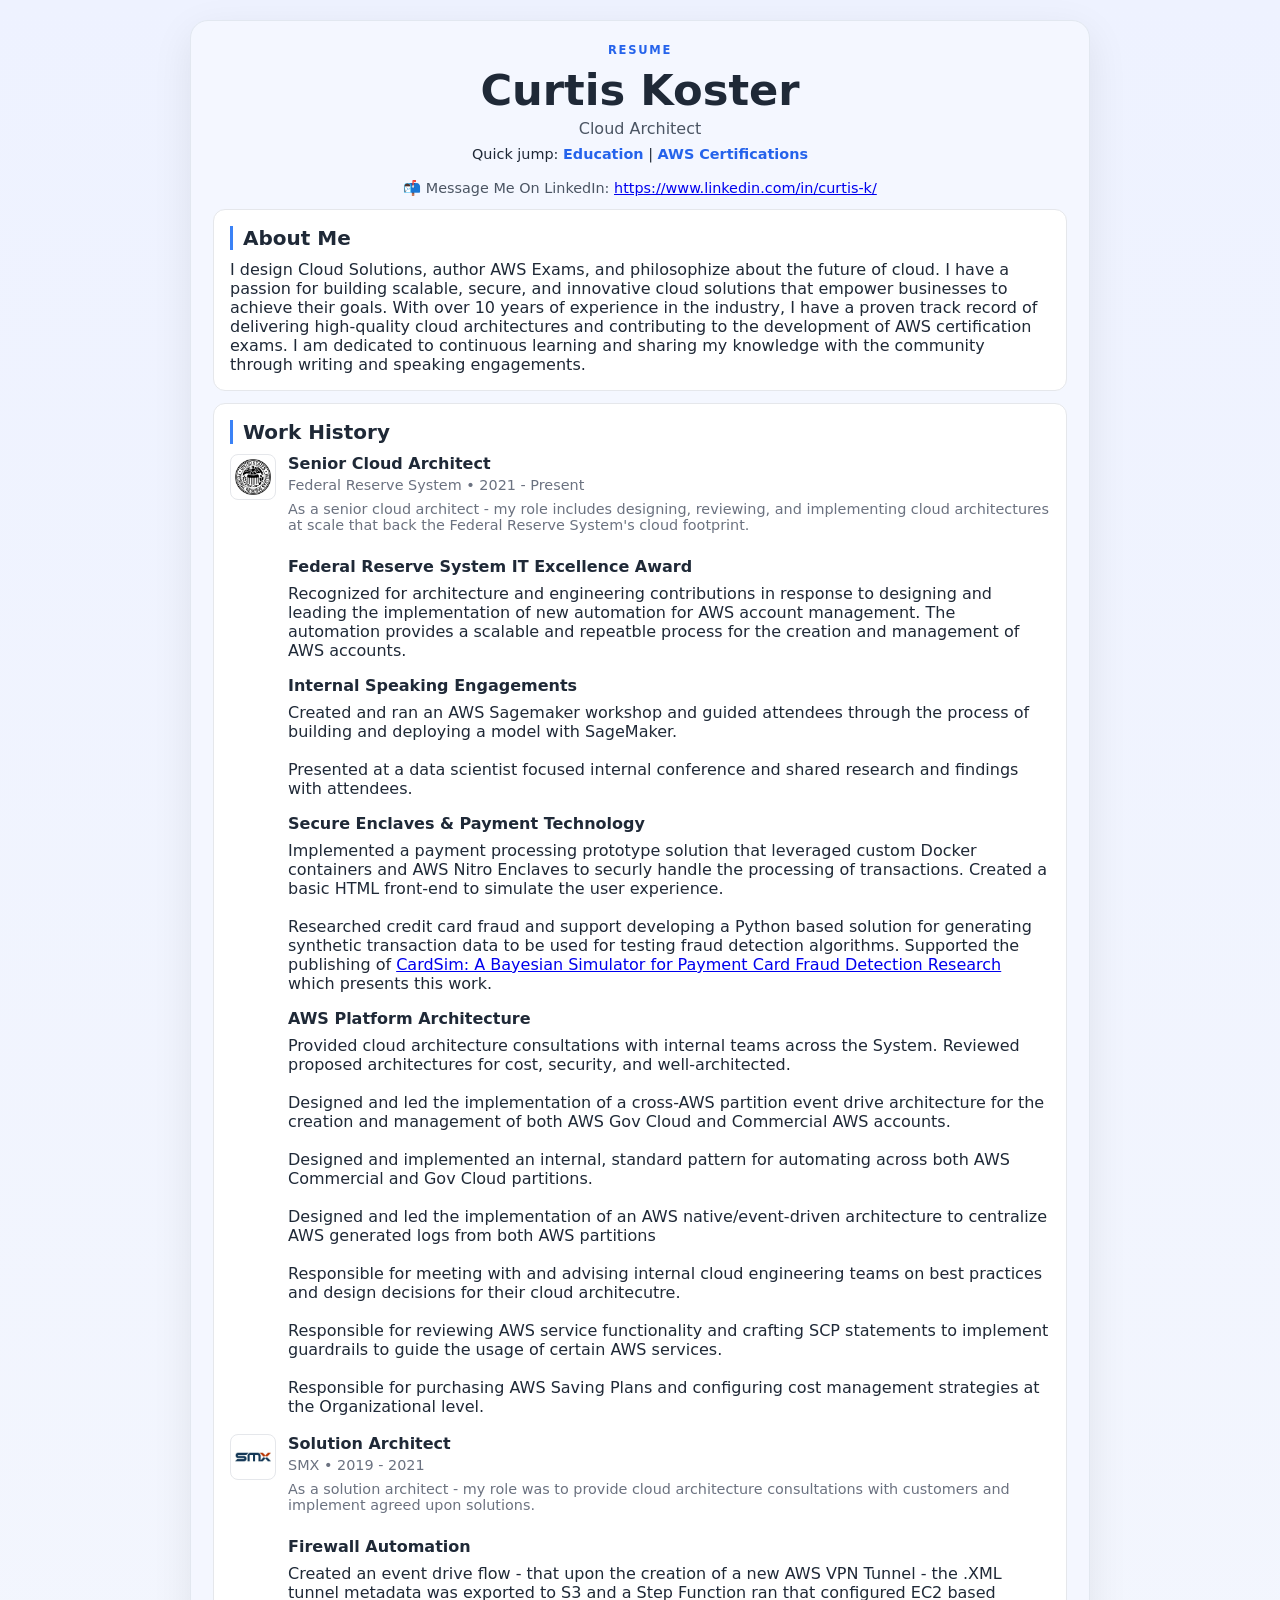
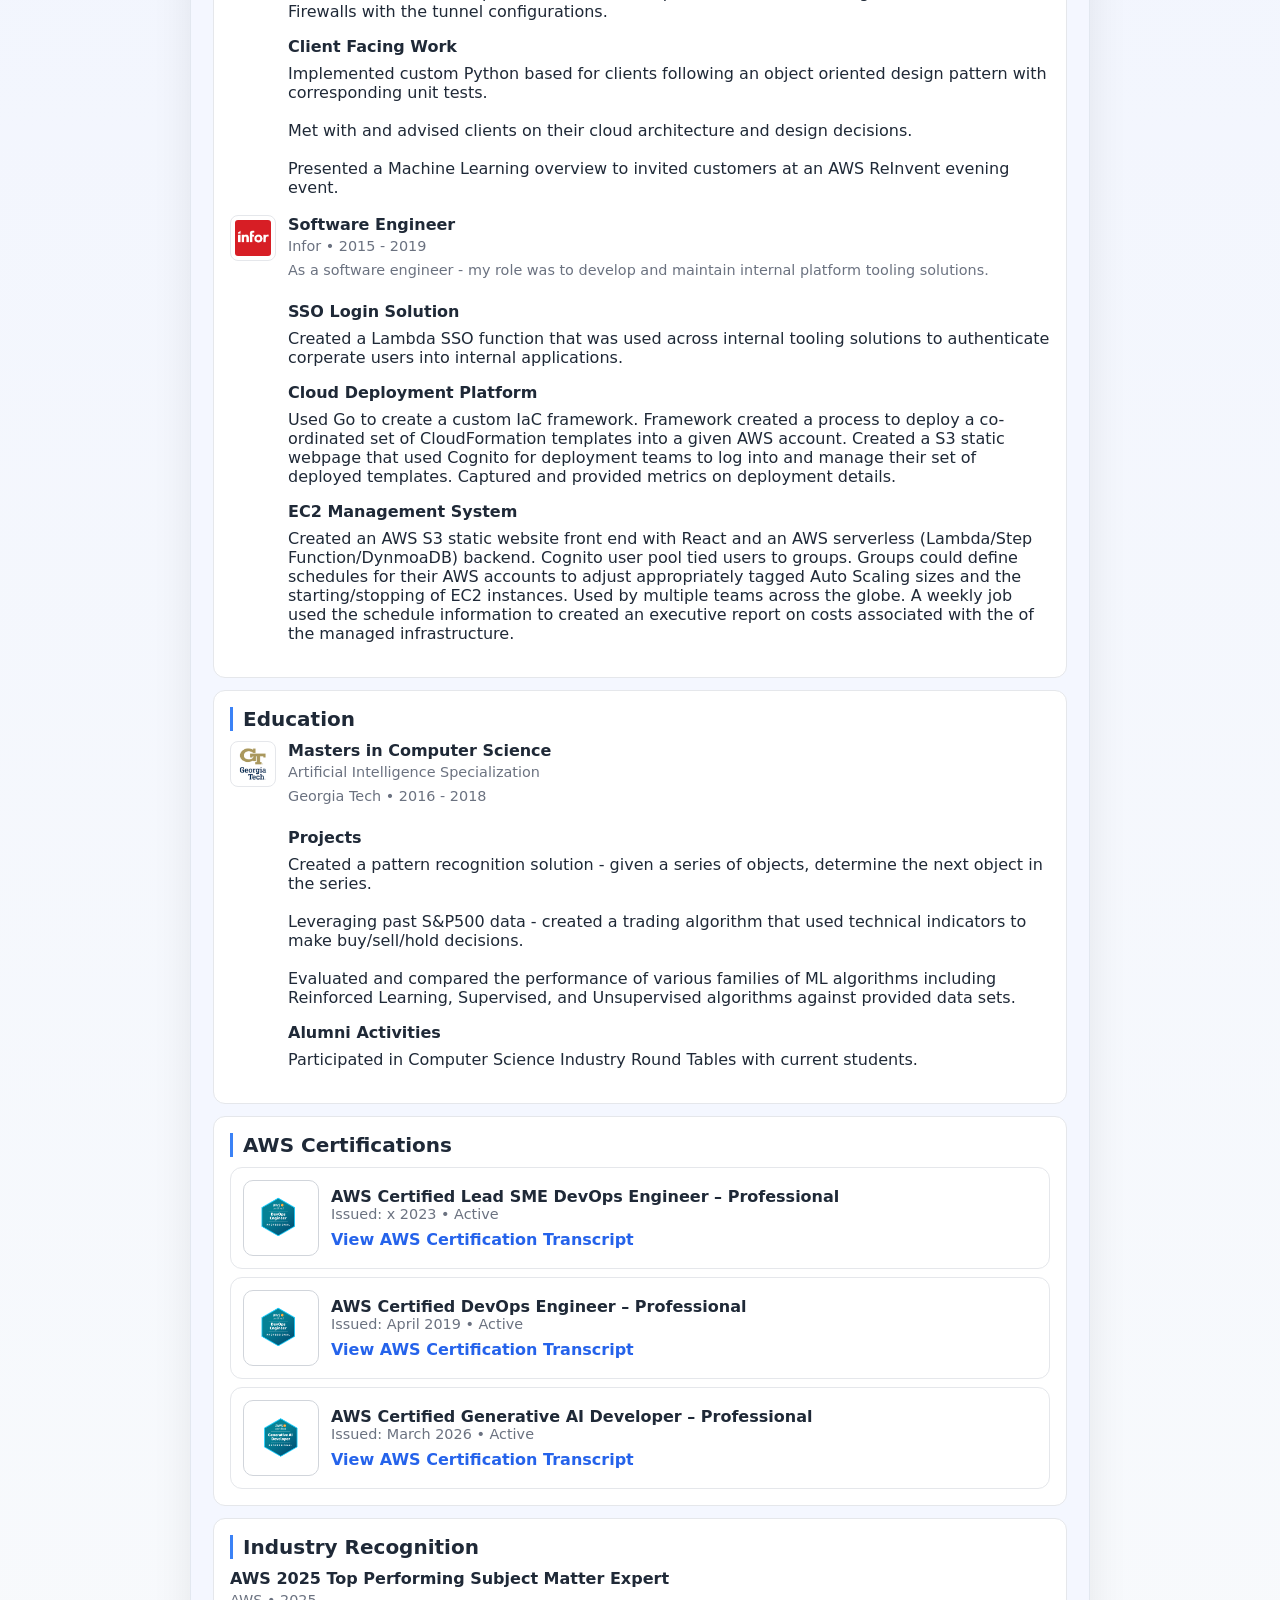
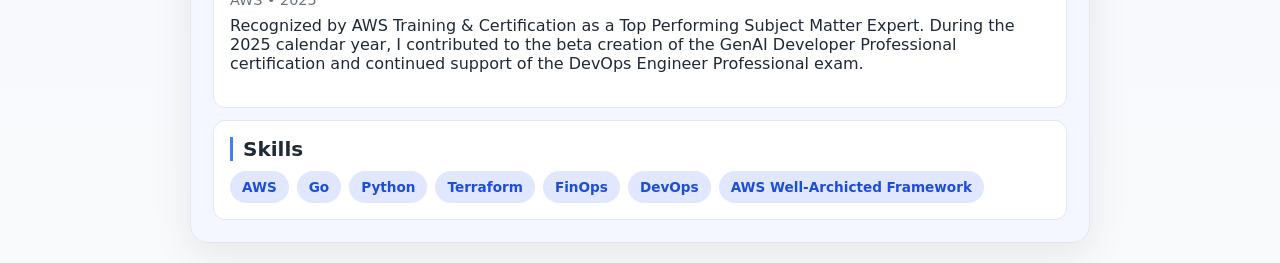
==== commit b680c036: "Shifted contact url to the top" ====
--- a/index.html
+++ b/index.html
@@ -14,6 +14,8 @@
         <p class="subtitle">Cloud Architect</p>
         <p class="mini-nav">Quick jump: <a href="#education">Education</a> | <a href="#certifications">AWS Certifications</a></p>
       </header>
+
+      <footer class="footer">📬 Message Me On LinkedIn: <a href="https://www.linkedin.com/in/curtis-k/" target="_blank" rel="noopener noreferrer">https://www.linkedin.com/in/curtis-k/</a></footer>
 
       <section class="card">
         <div class="section-heading">
@@ -182,8 +184,6 @@
           <div class="skill-pill">AWS Well-Archicted Framework</div>
         </div>
       </section>
-
-      <footer class="footer">📬 Contact: -coming-soon-@gmail.com</footer>
     </div>
   </body>
 </html>
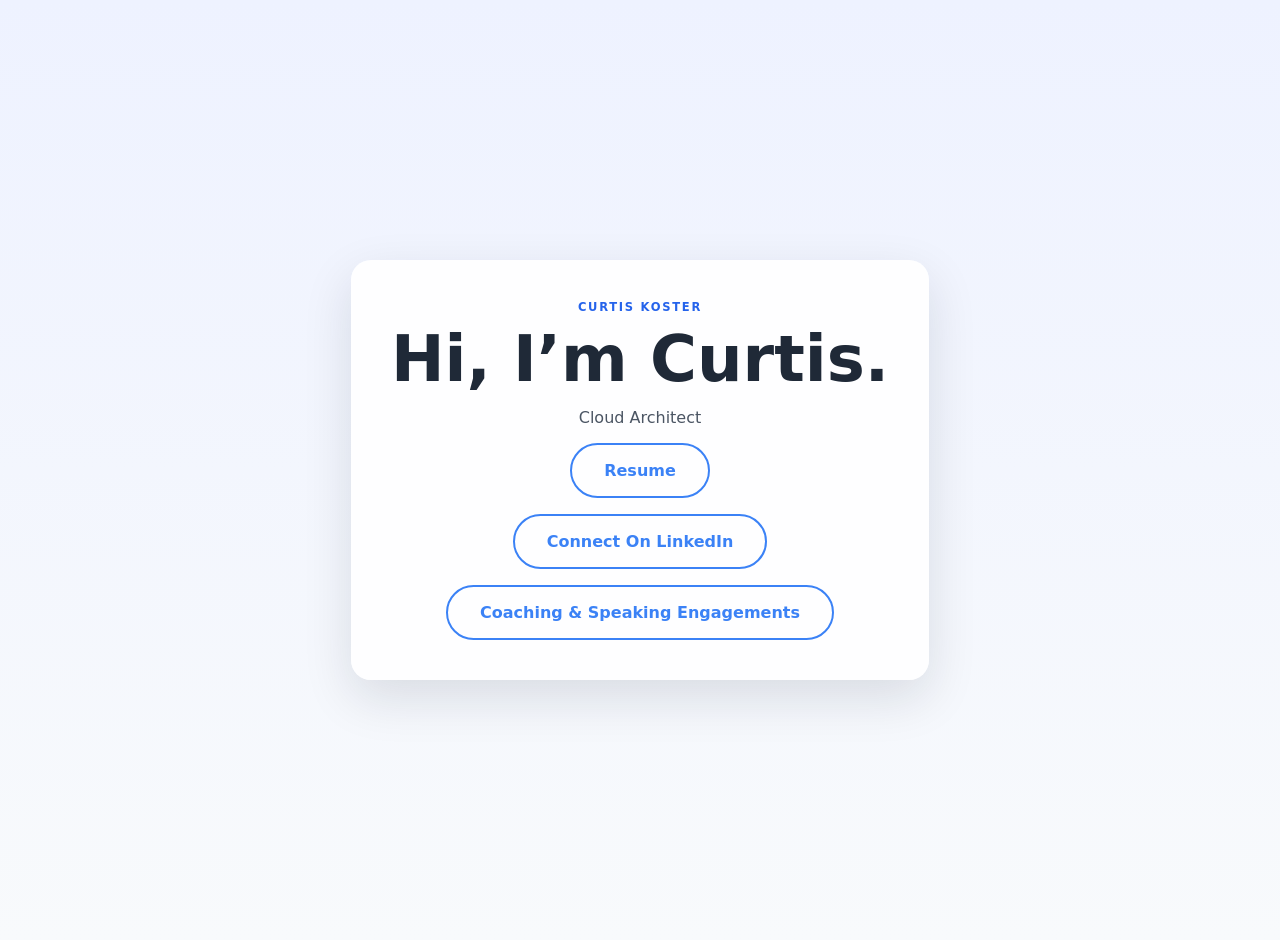
==== commit 78f28a72: "MAJOR: Added new landing page and ref links" ====
--- a/index.html
+++ b/index.html
@@ -3,187 +3,19 @@
   <head>
     <meta charset="UTF-8" />
     <meta name="viewport" content="width=device-width, initial-scale=1.0" />
-    <title>Resume | Curtis Koster</title>
+    <title>Curtis Koster</title>
     <link rel="stylesheet" href="styles.css" />
   </head>
   <body>
-    <div class="page">
-      <header class="hero">
-        <p class="eyebrow">Resume</p>
-        <h1>Curtis Koster</h1>
+    <div class="landing-page">
+      <div class="landing-hero">
+        <p class="eyebrow">Curtis Koster</p>
+        <h1>Hi, I’m Curtis.</h1>
         <p class="subtitle">Cloud Architect</p>
-        <p class="mini-nav">Quick jump: <a href="#education">Education</a> | <a href="#certifications">AWS Certifications</a></p>
-      </header>
-
-      <footer class="footer">📬 Message Me On LinkedIn: <a href="https://www.linkedin.com/in/curtis-k/" target="_blank" rel="noopener noreferrer">https://www.linkedin.com/in/curtis-k/</a></footer>
-
-      <section class="card">
-        <div class="section-heading">
-          <h2>About Me</h2>
-        </div>
-        <p>
-          I design Cloud Solutions, author AWS Exams, and philosophize about the future of cloud. I have a passion for building scalable, secure, and innovative cloud solutions that empower businesses to achieve their goals. With over 10 years of experience in the industry, I have a proven track record of delivering high-quality cloud architectures and contributing to the development of AWS certification exams. I am dedicated to continuous learning and sharing my knowledge with the community through writing and speaking engagements.
-        </p>
-      </section>
-
-      <section id="work-history" class="card">
-        <div class="section-heading"><h2>Work History</h2></div>
-        <div class="item">
-          <div class="work-row">
-            <img class="work-logo" src="images/frblogo.png" alt="Federal Reserve System logo" />
-            <div>
-              <h3>Senior Cloud Architect</h3>
-              <p class="meta">Federal Reserve System • 2021 - Present</p>
-              <p class="meta">As a senior cloud architect - my role includes designing, reviewing, and implementing cloud architectures at scale that back the Federal Reserve System's cloud footprint.</p>
-            </div>
-          </div>
-          <h4>Federal Reserve System IT Excellence Award</h4>
-          <p>Recognized for architecture and engineering contributions in response to designing and leading the implementation of new automation for AWS account management. The automation provides a scalable and repeatble process for the creation and management of AWS accounts.</p>
-          <h4>Internal Speaking Engagements</h4>
-          <p>
-            Created and ran an AWS Sagemaker workshop and guided attendees through the process of building and deploying a model with SageMaker.<br />
-            <br>Presented at a data scientist focused internal conference and shared research and findings with attendees.</br>
-          </p>
-          <h4>Secure Enclaves & Payment Technology</h4>
-          <p>
-            Implemented a payment processing prototype solution that leveraged custom Docker containers and AWS Nitro Enclaves to securly handle the processing of transactions. Created a basic HTML front-end to simulate the user experience.<br />
-            <br>Researched credit card fraud and support developing a Python based solution for generating synthetic transaction data to be used for testing fraud detection algorithms. Supported the publishing of <a href="https://www.federalreserve.gov/econres/feds/cardsim-a-bayesian-simulator-for-payment-card-fraud-detection-research.htm">CardSim: A Bayesian Simulator for Payment Card Fraud Detection Research</a> which presents this work.</br>
-          </p>
-          <h4>AWS Platform Architecture</h4>
-          <p>
-            Provided cloud architecture consultations with internal teams across the System. Reviewed proposed architectures for cost, security, and well-architected.<br />
-            <br>Designed and led the implementation of a cross-AWS partition event drive architecture for the creation and management of both AWS Gov Cloud and Commercial AWS accounts.</br>
-            <br>Designed and implemented an internal, standard pattern for automating across both AWS Commercial and Gov Cloud partitions.</br>
-            <br>Designed and led the implementation of an AWS native/event-driven architecture to centralize AWS generated logs from both AWS partitions</br>
-            <br>Responsible for meeting with and advising internal cloud engineering teams on best practices and design decisions for their cloud architecutre.</br>
-            <br>Responsible for reviewing AWS service functionality and crafting SCP statements to implement guardrails to guide the usage of certain AWS services.</br>
-            <br>Responsible for purchasing AWS Saving Plans and configuring cost management strategies at the Organizational level.</br>
-          </p>
-        </div>
-        <div class="item">
-          <div class="work-row">
-            <img class="work-logo" src="images/smx.jpeg" alt="SMX logo" />
-            <div>
-              <h3>Solution Architect</h3>
-              <p class="meta">SMX • 2019 - 2021</p>
-              <p class="meta">As a solution architect - my role was to provide cloud architecture consultations with customers and implement agreed upon solutions.</p>
-            </div>
-          </div>
-          <h4>Firewall Automation</h4>
-          <p>
-            Created an event drive flow - that upon the creation of a new AWS VPN Tunnel - the .XML tunnel metadata was exported to S3 and a Step Function ran that configured EC2 based Firewalls with the tunnel configurations. 
-          </p>
-          <h4>Client Facing Work</h4>
-          <p>
-            Implemented custom Python based for clients following an object oriented design pattern with corresponding unit tests.<br />
-            <br>Met with and advised clients on their cloud architecture and design decisions.</br>
-            <br>Presented a Machine Learning overview to invited customers at an AWS ReInvent evening event.</br>
-          </p>
-        </div>
-        <div class="item">
-          <div class="work-row">
-            <img class="work-logo" src="images/infor.png" alt="Infor Logo" />
-            <div>
-              <h3>Software Engineer</h3>
-              <p class="meta">Infor • 2015 - 2019</p>
-              <p class="meta">As a software engineer - my role was to develop and maintain internal platform tooling solutions.</p>
-            </div>
-          </div>
-          <h4>SSO Login Solution</h4>
-          <p>
-            Created a Lambda SSO function that was used across internal tooling solutions to authenticate corperate users into internal applications.
-          </p>
-          <h4>Cloud Deployment Platform</h4>
-          <p>
-            Used Go to create a custom IaC framework. Framework created a process to deploy a co-ordinated set of CloudFormation templates into a given AWS account. Created a S3 static webpage that used Cognito for deployment teams to log into and manage their set of deployed templates. Captured and provided metrics on deployment details.
-          </p>
-          <h4>EC2 Management System</h4>
-          <p>
-            Created an AWS S3 static website front end with React and an AWS serverless (Lambda/Step Function/DynmoaDB) backend. Cognito user pool tied users to groups. Groups could define schedules for their AWS accounts to adjust appropriately tagged Auto Scaling sizes and the starting/stopping of EC2 instances. Used by multiple teams across the globe. A weekly job used the schedule information to created an executive report on costs associated with the of the managed infrastructure. 
-          </p>
-        </div>
-      </section>
-      <section id="education" class="card">
-        <div class="section-heading"><h2>Education</h2></div>
-        <div class="item">
-          <div class="edu-row">
-            <img class="edu-logo" src="images/gtlogo.png" alt="Georgia Tech logo" />
-            <div>
-              <h3>Masters in Computer Science</h3>
-              <p class="meta">Artificial Intelligence Specialization</p>
-              <p class="meta">Georgia Tech • 2016 - 2018</p>
-            </div>
-          </div>
-          <div class="meta"> </div>
-          <h4>Projects</h4>
-          <p>
-            Created a pattern recognition solution - given a series of objects, determine the next object in the series.<br />
-            <br>Leveraging past S&P500 data - created a trading algorithm that used technical indicators to make buy/sell/hold decisions.</br>
-            <br>Evaluated and compared the performance of various families of ML algorithms including Reinforced Learning, Supervised, and Unsupervised algorithms against provided data sets.
-          </p>
-          <h4>Alumni Activities</h4>
-          <p>
-            Participated in Computer Science Industry Round Tables with current students.
-          </p>
-          
-        </div>
-      </section>
-
-      <section id="certifications" class="card">
-        <div class="section-heading"><h2>AWS Certifications</h2></div>
-          <article class="cert-card">
-          <div class="cert-card-content">
-            <img class="cert-badge" src="images/dopbadge.png" alt="AWS Certified DevOps Engineer Professional badge" />
-            <div>
-              <h3>AWS Certified Lead SME DevOps Engineer – Professional</h3>
-              <p class="meta">Issued: x 2023 • Active</p>
-              <p><a class="cert-link" href="https://www.your-aws-certificates-url.com/transcript" target="_blank" rel="noopener noreferrer">View AWS Certification Transcript</a></p>
-            </div>
-          </div>
-        </article>
-        <article class="cert-card">
-          <div class="cert-card-content">
-            <img class="cert-badge" src="images/dopbadge.png" alt="AWS Certified DevOps Engineer Professional badge" />
-            <div>
-              <h3>AWS Certified DevOps Engineer – Professional</h3>
-              <p class="meta">Issued: April 2019 • Active</p>
-              <p><a class="cert-link" href="https://www.your-aws-certificates-url.com/transcript" target="_blank" rel="noopener noreferrer">View AWS Certification Transcript</a></p>
-            </div>
-          </div>
-        </article>
-         <article class="cert-card">
-          <div class="cert-card-content">
-            <img class="cert-badge" src="images/genaibadge.png" alt="AWS Certified Generative AI Developer Professional badge" />
-            <div>
-              <h3>AWS Certified Generative AI Developer – Professional</h3>
-              <p class="meta">Issued: March 2026 • Active</p>
-              <p><a class="cert-link" href="https://www.your-aws-certificates-url.com/transcript" target="_blank" rel="noopener noreferrer">View AWS Certification Transcript</a></p>
-            </div>
-          </div>
-        </article>
-      </section>
-
-      <section class="card">
-        <div class="section-heading"><h2>Industry Recognition</h2></div>
-        <div class="item">
-          <h3>AWS 2025 Top Performing Subject Matter Expert</h3>
-          <p class="meta">AWS • 2025</p>
-          <p>Recognized by AWS Training & Certification as a Top Performing Subject Matter Expert. During the 2025 calendar year, I contributed to the beta creation of the GenAI Developer Professional certification and continued support of the DevOps Engineer Professional exam.</p>
-        </div>
-      </section>
-
-      <section class="card">
-        <div class="section-heading"><h2>Skills</h2></div>
-        <div class="skills-grid">
-          <div class="skill-pill">AWS</div>
-          <div class="skill-pill">Go</div>
-          <div class="skill-pill">Python</div>
-          <div class="skill-pill">Terraform</div>
-          <div class="skill-pill">FinOps</div>
-          <div class="skill-pill">DevOps</div>
-          <div class="skill-pill">AWS Well-Archicted Framework</div>
-        </div>
-      </section>
+        <a class="landing-link" href="resume.html">Resume</a>
+        <a class="landing-link" href="https://www.linkedin.com/in/curtis-k/" target="_blank" rel="noopener noreferrer">Connect On LinkedIn</a>
+        <a class="landing-link" href="speaking.html">Coaching & Speaking Engagements</a>
+      </div>
     </div>
   </body>
 </html>
--- a/styles.css
+++ b/styles.css
@@ -2,6 +2,12 @@
 :root { --bg: #f4f7ff; --card: #ffffff; --text: #1f2937; --muted: #4b5563; --accent: #3b82f6; --border: #e5e7eb; }
 body { font-family: Inter, system-ui, -apple-system, Segoe UI, Roboto, Arial, sans-serif; background: linear-gradient(180deg, #eef2ff 0%, #f8fafc 100%); color: var(--text); min-height: 100vh; display: flex; align-items: center; justify-content: center; padding: 20px; }
 .page { width: min(900px, 100%); background: var(--bg); border-radius: 18px; box-shadow: 0 12px 40px rgba(0,0,0,0.08); border: 1px solid #e2e8f0; padding: 22px; }
+.landing-page { min-height: 100vh; display: flex; flex-direction: column; align-items: center; justify-content: center; gap: 24px; padding: 20px; }
+.landing-hero { max-width: 720px; width: 100%; text-align: center; padding: 40px; border-radius: 20px; background: rgba(255,255,255,0.92); box-shadow: 0 18px 50px rgba(15, 23, 42, 0.12); }
+.landing-hero h1 { font-size: clamp(2.5rem, 6vw, 4rem); margin: 0.4rem 0 0.75rem; }
+.landing-link { display: block; margin: 1rem auto 0; width: fit-content; padding: 1rem 2rem; border: 2px solid var(--accent); border-radius: 999px; color: var(--accent); text-decoration: none; font-weight: 700; transition: all 0.2s ease; }
+.landing-link + .landing-link { margin-top: 1rem; }
+.landing-link:hover { background: var(--accent); color: #fff; }
 .hero { text-align: center; margin-bottom: 18px; }
 .eyebrow { text-transform: uppercase; letter-spacing: 0.15em; font-weight: 600; color: #2563eb; font-size: 0.72rem; margin-bottom: 8px; }
 .hero h1 { font-size: clamp(1.8rem, 5vw, 2.7rem); margin-bottom: 4px; }
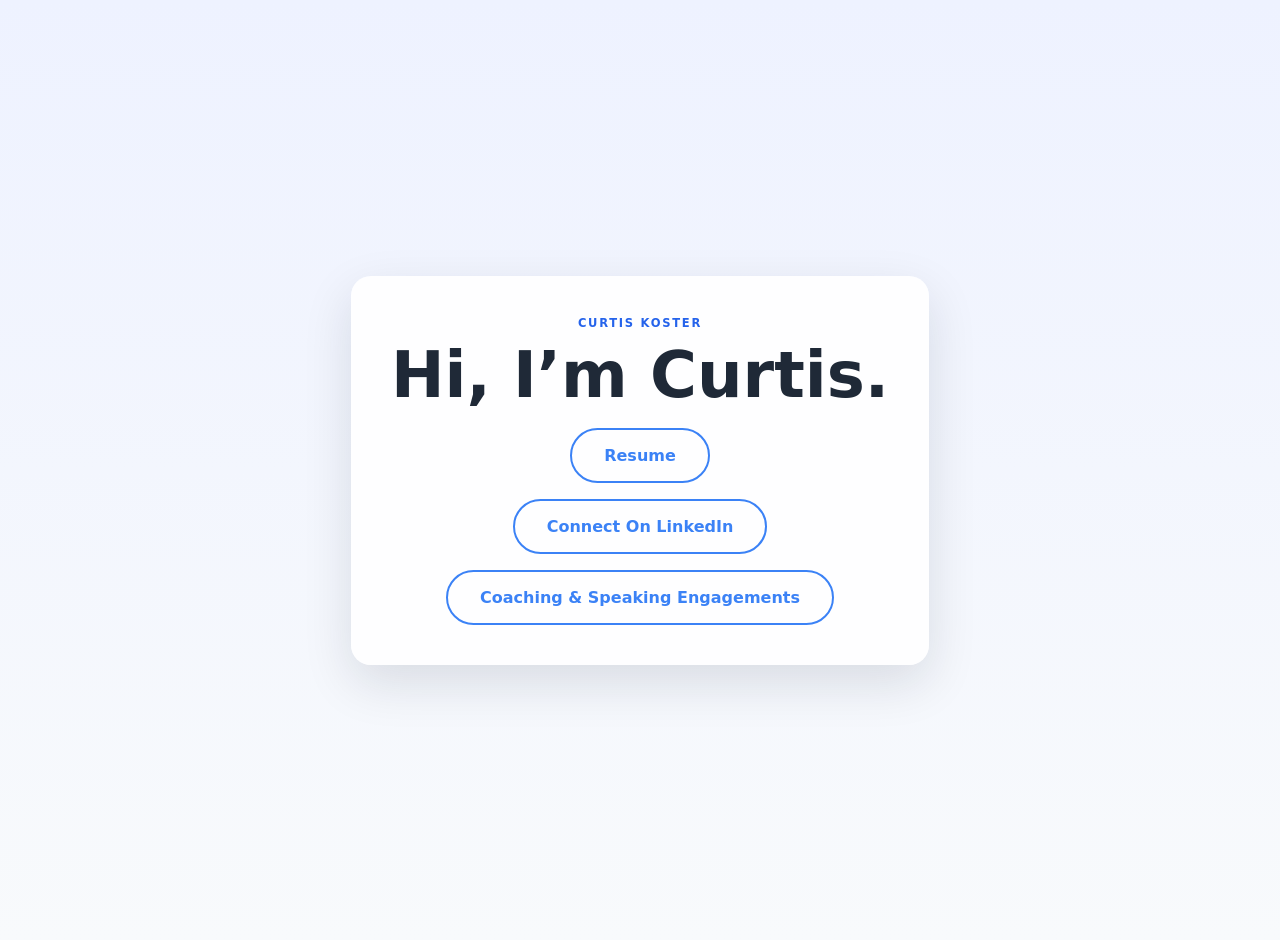
==== commit e291e086: "Minor style cleanups" ====
--- a/index.html
+++ b/index.html
@@ -11,7 +11,7 @@
       <div class="landing-hero">
         <p class="eyebrow">Curtis Koster</p>
         <h1>Hi, I’m Curtis.</h1>
-        <p class="subtitle">Cloud Architect</p>
+        <!-- <p class="subtitle">Cloud Architect</p> -->
         <a class="landing-link" href="resume.html">Resume</a>
         <a class="landing-link" href="https://www.linkedin.com/in/curtis-k/" target="_blank" rel="noopener noreferrer">Connect On LinkedIn</a>
         <a class="landing-link" href="speaking.html">Coaching & Speaking Engagements</a>
